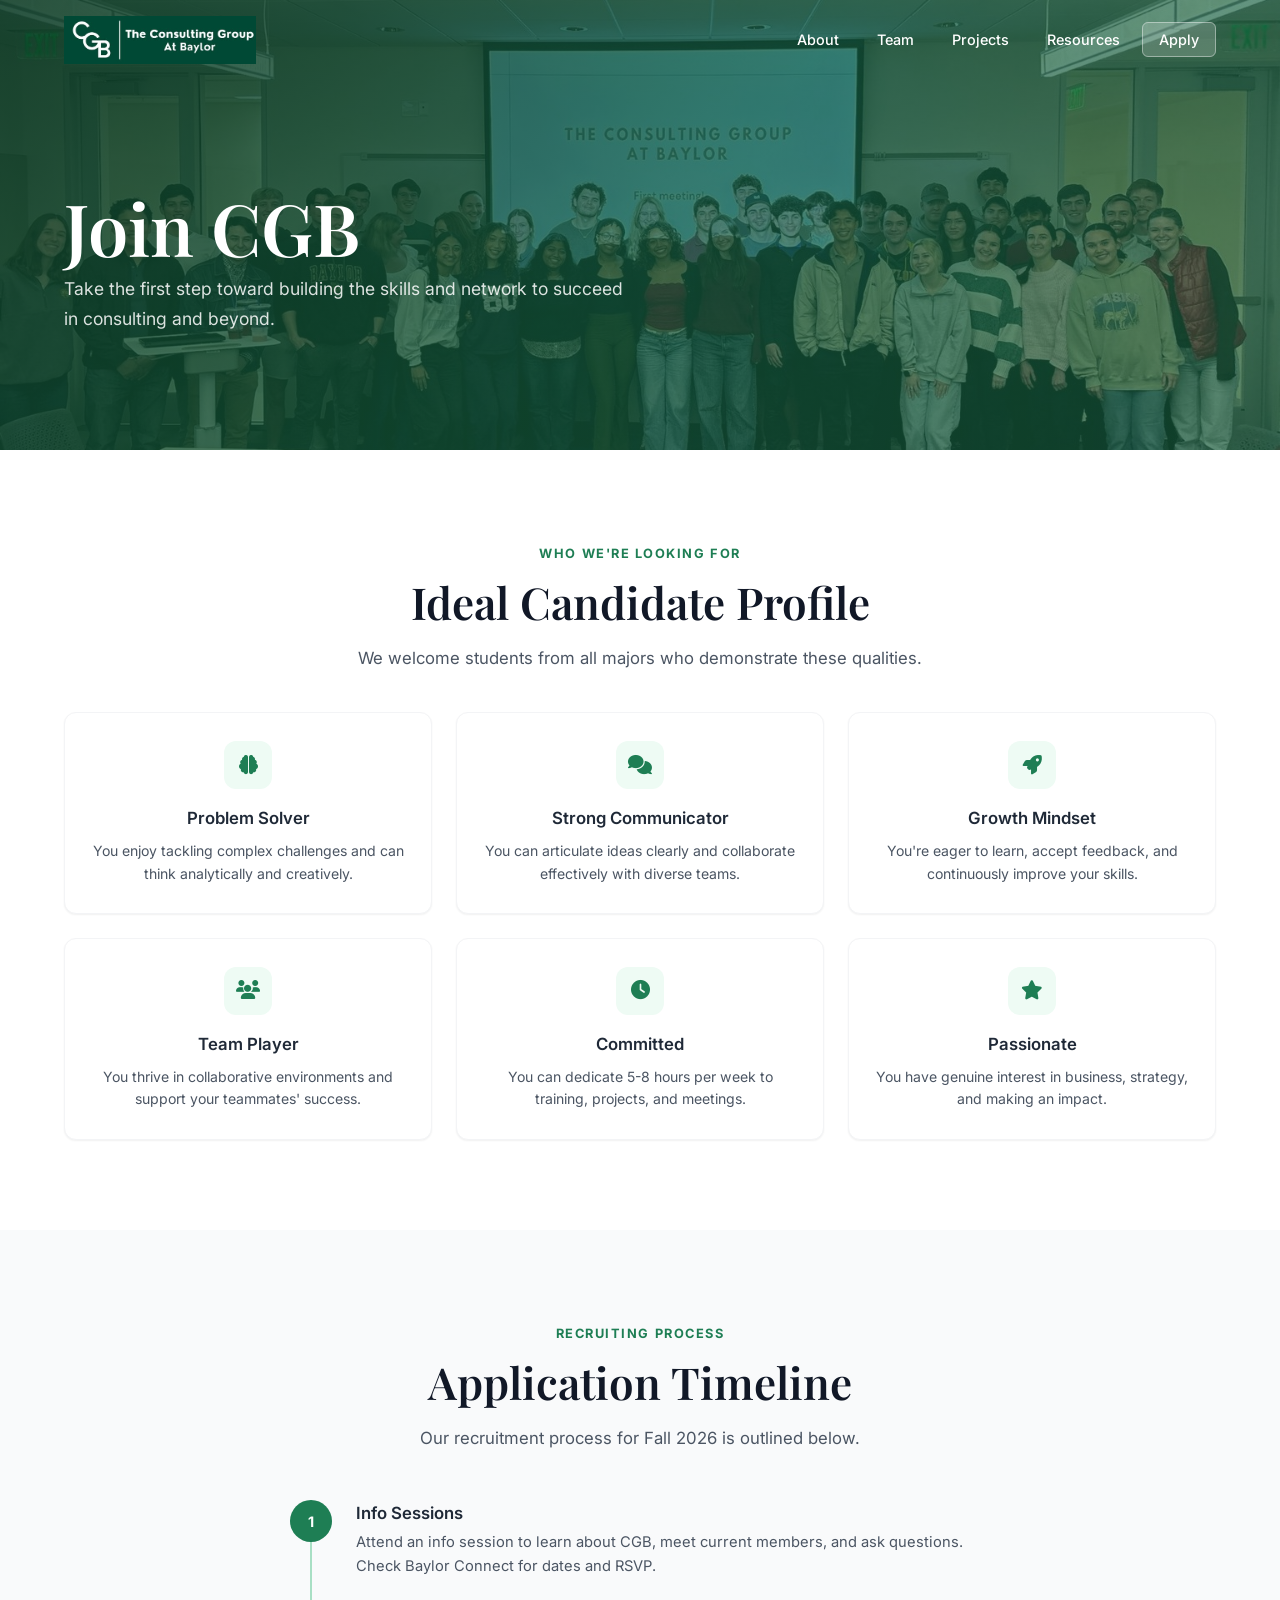
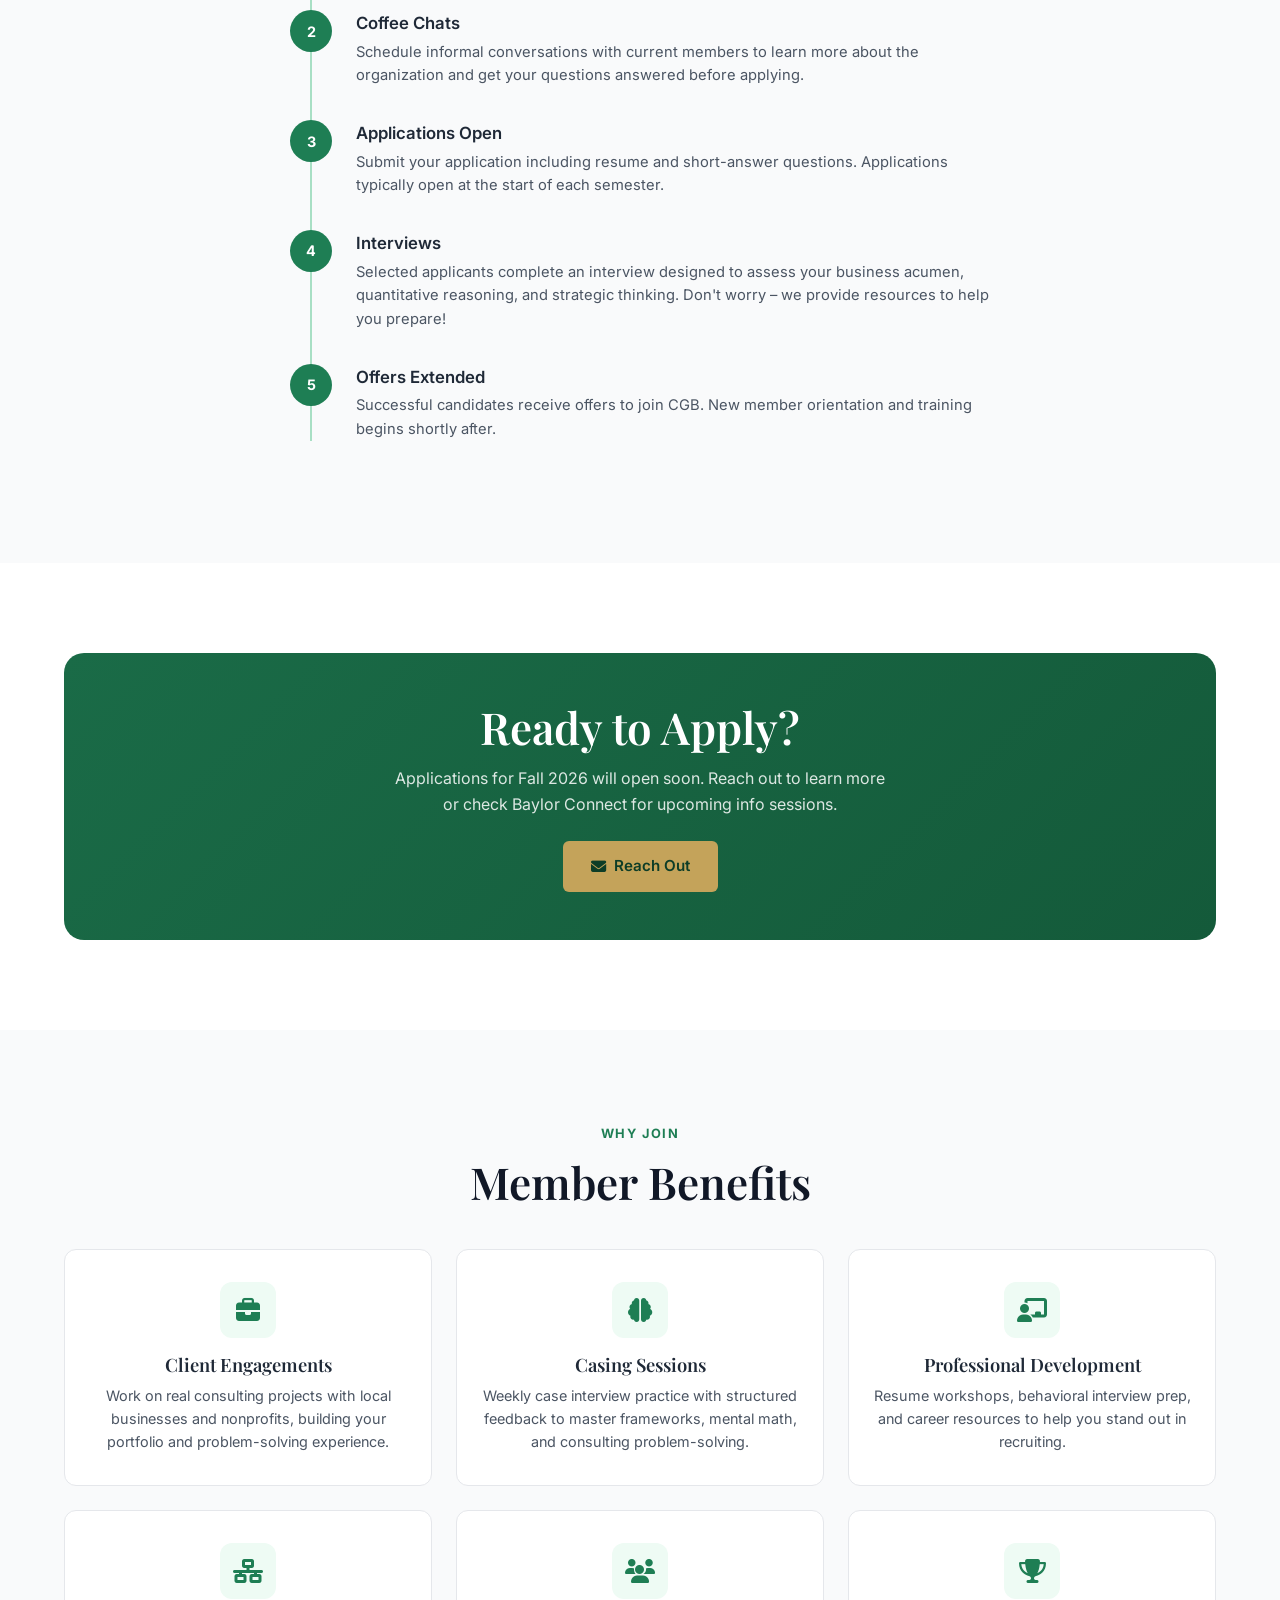
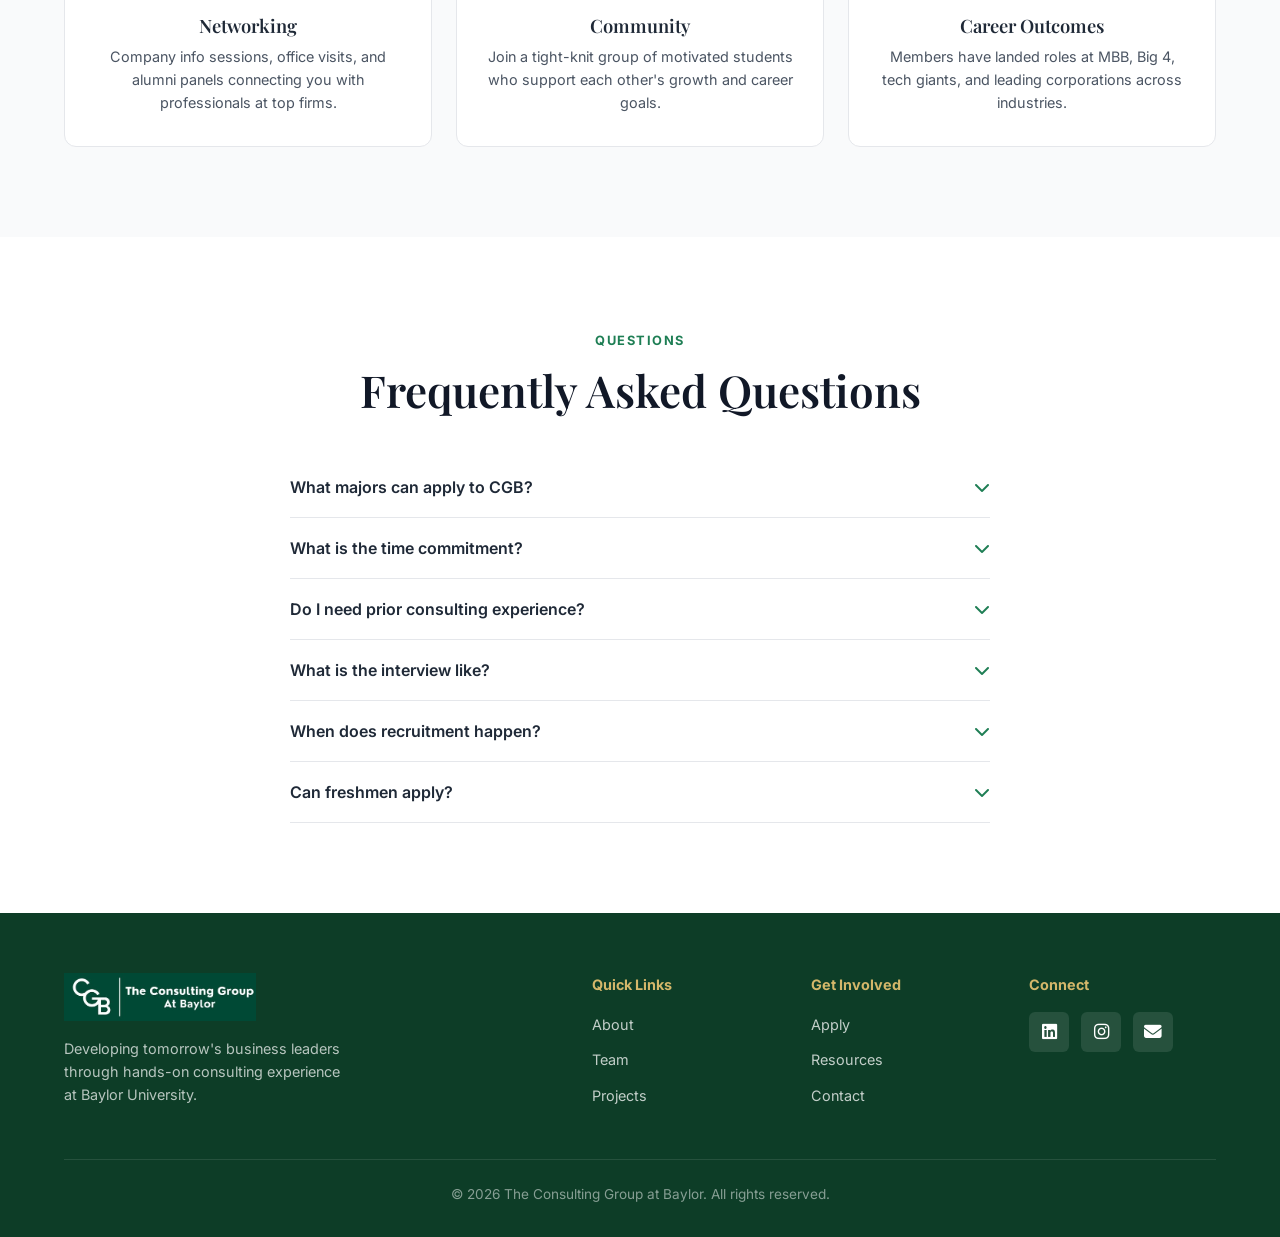
==== applications.html @ c0f6b122 "Add files via upload" ====
<!DOCTYPE html>
<html lang="en">
<head>
  <meta charset="UTF-8">
  <meta name="viewport" content="width=device-width, initial-scale=1.0">
  <title>Apply | The Consulting Group at Baylor</title>
  <meta name="description" content="Join The Consulting Group at Baylor – Apply to become a member and launch your consulting career.">
  <link rel="preconnect" href="https://fonts.googleapis.com">
  <link rel="preconnect" href="https://fonts.gstatic.com" crossorigin>
  <link href="https://fonts.googleapis.com/css2?family=Inter:wght@300;400;500;600;700&family=Playfair+Display:wght@400;500;600;700&display=swap" rel="stylesheet">
  <link rel="stylesheet" href="https://cdnjs.cloudflare.com/ajax/libs/font-awesome/6.5.0/css/all.min.css">
  <link rel="stylesheet" href="css/style.css">
  <link rel="icon" type="image/png" href="assets/images/cgb-logo.png">
</head>
<body>

<!-- Navigation -->
<nav class="navbar" id="navbar">
  <div class="container">
    <div class="nav-wrapper">
      <a href="index.html" class="logo"><img src="assets/images/cgb-logo.png" alt="The Consulting Group at Baylor"></a>
      <button class="mobile-toggle" id="mobileToggle" aria-label="Toggle menu"><span></span><span></span><span></span></button>
      <ul class="nav-menu" id="navMenu">
        <li><a href="index.html#about">About</a></li>
        <li><a href="team.html">Team</a></li>
        <li><a href="projects.html">Projects</a></li>
        <li><a href="resources.html">Resources</a></li>
        <li><a href="applications.html" class="nav-cta">Apply</a></li>
      </ul>
    </div>
  </div>
</nav>

<!-- Hero -->
<section class="hero applications-hero">
  <div class="hero-background" style="background-image:url('assets/images/group-meeting.png');"></div>
  <div class="hero-overlay"></div>
  <div class="hero-content">
    <div class="container">
      <h1 class="hero-title">Join CGB</h1>
      <p class="hero-description">Take the first step toward building the skills and network to succeed in consulting and beyond.</p>
    </div>
  </div>
</section>

<!-- What We Look For -->
<section class="section">
  <div class="container">
    <div class="section-header centered fade-up">
      <span class="section-label">Who We're Looking For</span>
      <h2 class="section-title">Ideal Candidate Profile</h2>
      <p class="section-description">We welcome students from all majors who demonstrate these qualities.</p>
    </div>
    <div class="qualities-grid">
      <div class="quality-card fade-up stagger-1">
        <i class="fas fa-brain"></i>
        <h4>Problem Solver</h4>
        <p>You enjoy tackling complex challenges and can think analytically and creatively.</p>
      </div>
      <div class="quality-card fade-up stagger-2">
        <i class="fas fa-comments"></i>
        <h4>Strong Communicator</h4>
        <p>You can articulate ideas clearly and collaborate effectively with diverse teams.</p>
      </div>
      <div class="quality-card fade-up stagger-3">
        <i class="fas fa-rocket"></i>
        <h4>Growth Mindset</h4>
        <p>You're eager to learn, accept feedback, and continuously improve your skills.</p>
      </div>
      <div class="quality-card fade-up stagger-4">
        <i class="fas fa-users"></i>
        <h4>Team Player</h4>
        <p>You thrive in collaborative environments and support your teammates' success.</p>
      </div>
      <div class="quality-card fade-up stagger-5">
        <i class="fas fa-clock"></i>
        <h4>Committed</h4>
        <p>You can dedicate 5-8 hours per week to training, projects, and meetings.</p>
      </div>
      <div class="quality-card fade-up stagger-6">
        <i class="fas fa-star"></i>
        <h4>Passionate</h4>
        <p>You have genuine interest in business, strategy, and making an impact.</p>
      </div>
    </div>
  </div>
</section>

<!-- Recruiting Timeline -->
<section class="section timeline-section">
  <div class="container">
    <div class="section-header centered fade-up">
      <span class="section-label">Recruiting Process</span>
      <h2 class="section-title">Application Timeline</h2>
      <p class="section-description">Our recruitment process for Fall 2026 is outlined below.</p>
    </div>
    <div class="timeline">
      <div class="timeline-item fade-up stagger-1">
        <div class="timeline-marker">1</div>
        <div class="timeline-content">
          <h4>Info Sessions</h4>
          <p>Attend an info session to learn about CGB, meet current members, and ask questions. Check Baylor Connect for dates and RSVP.</p>
        </div>
      </div>
      <div class="timeline-item fade-up stagger-2">
        <div class="timeline-marker">2</div>
        <div class="timeline-content">
          <h4>Coffee Chats</h4>
          <p>Schedule informal conversations with current members to learn more about the organization and get your questions answered before applying.</p>
        </div>
      </div>
      <div class="timeline-item fade-up stagger-3">
        <div class="timeline-marker">3</div>
        <div class="timeline-content">
          <h4>Applications Open</h4>
          <p>Submit your application including resume and short-answer questions. Applications typically open at the start of each semester.</p>
        </div>
      </div>
      <div class="timeline-item fade-up stagger-4">
        <div class="timeline-marker">4</div>
        <div class="timeline-content">
          <h4>Interviews</h4>
          <p>Selected applicants complete an interview designed to assess your business acumen, quantitative reasoning, and strategic thinking. Don't worry – we provide resources to help you prepare!</p>
        </div>
      </div>
      <div class="timeline-item fade-up stagger-5">
        <div class="timeline-marker">5</div>
        <div class="timeline-content">
          <h4>Offers Extended</h4>
          <p>Successful candidates receive offers to join CGB. New member orientation and training begins shortly after.</p>
        </div>
      </div>
    </div>
  </div>
</section>

<!-- Application CTA -->
<section class="section">
  <div class="container">
    <div class="cta-box fade-up">
      <h2>Ready to Apply?</h2>
      <p>Applications for Fall 2026 will open soon. Reach out to learn more or check Baylor Connect for upcoming info sessions.</p>
      <div style="display:flex;gap:16px;justify-content:center;flex-wrap:wrap;">
        <a href="mailto:cgb@baylor.edu?subject=Application%20Interest" class="btn btn-gold">
          <i class="fas fa-envelope"></i> Reach Out
        </a>
      </div>
    </div>
  </div>
</section>

<!-- Member Benefits -->
<section class="section section-alt">
  <div class="container">
    <div class="section-header centered fade-up">
      <span class="section-label">Why Join</span>
      <h2 class="section-title">Member Benefits</h2>
    </div>
    <div class="practice-areas-grid">
      <div class="practice-card fade-up stagger-1">
        <i class="fas fa-briefcase"></i>
        <h3>Client Engagements</h3>
        <p>Work on real consulting projects with local businesses and nonprofits, building your portfolio and problem-solving experience.</p>
      </div>
      <div class="practice-card fade-up stagger-2">
        <i class="fas fa-brain"></i>
        <h3>Casing Sessions</h3>
        <p>Weekly case interview practice with structured feedback to master frameworks, mental math, and consulting problem-solving.</p>
      </div>
      <div class="practice-card fade-up stagger-3">
        <i class="fas fa-chalkboard-teacher"></i>
        <h3>Professional Development</h3>
        <p>Resume workshops, behavioral interview prep, and career resources to help you stand out in recruiting.</p>
      </div>
      <div class="practice-card fade-up stagger-4">
        <i class="fas fa-network-wired"></i>
        <h3>Networking</h3>
        <p>Company info sessions, office visits, and alumni panels connecting you with professionals at top firms.</p>
      </div>
      <div class="practice-card fade-up stagger-5">
        <i class="fas fa-users"></i>
        <h3>Community</h3>
        <p>Join a tight-knit group of motivated students who support each other's growth and career goals.</p>
      </div>
      <div class="practice-card fade-up stagger-6">
        <i class="fas fa-trophy"></i>
        <h3>Career Outcomes</h3>
        <p>Members have landed roles at MBB, Big 4, tech giants, and leading corporations across industries.</p>
      </div>
    </div>
  </div>
</section>

<!-- FAQ Section -->
<section id="faq" class="section">
  <div class="container">
    <div class="section-header centered fade-up">
      <span class="section-label">Questions</span>
      <h2 class="section-title">Frequently Asked Questions</h2>
    </div>
    <div class="faq-list">
      <div class="faq-item fade-up">
        <button class="faq-question">
          What majors can apply to CGB?
          <i class="fas fa-chevron-down"></i>
        </button>
        <div class="faq-answer">
          <p>We welcome students from all majors! While many members study business-related fields, we value diverse perspectives and have had successful members from engineering, sciences, humanities, and more.</p>
        </div>
      </div>
      <div class="faq-item fade-up">
        <button class="faq-question">
          What is the time commitment?
          <i class="fas fa-chevron-down"></i>
        </button>
        <div class="faq-answer">
          <p>Members typically spend 5-8 hours per week on CGB activities, including weekly meetings, project work, and training sessions. Time commitment may vary during peak project periods.</p>
        </div>
      </div>
      <div class="faq-item fade-up">
        <button class="faq-question">
          Do I need prior consulting experience?
          <i class="fas fa-chevron-down"></i>
        </button>
        <div class="faq-answer">
          <p>No prior consulting experience is required! We provide comprehensive training to help you develop the skills needed. We're looking for potential and eagerness to learn.</p>
        </div>
      </div>
      <div class="faq-item fade-up">
        <button class="faq-question">
          What is the interview like?
          <i class="fas fa-chevron-down"></i>
        </button>
        <div class="faq-answer">
          <p>The interview is designed to assess your business acumen, math skills, and strategic thinking – not prior consulting knowledge. We evaluate how you approach problems, analyze information, and communicate your thought process. We provide prep resources to all candidates who advance to this stage.</p>
        </div>
      </div>
      <div class="faq-item fade-up">
        <button class="faq-question">
          When does recruitment happen?
          <i class="fas fa-chevron-down"></i>
        </button>
        <div class="faq-answer">
          <p>We typically recruit at the beginning of each semester (late August/early September for Fall, and late January for Spring). Follow us on Baylor Connect and social media for announcements.</p>
        </div>
      </div>
      <div class="faq-item fade-up">
        <button class="faq-question">
          Can freshmen apply?
          <i class="fas fa-chevron-down"></i>
        </button>
        <div class="faq-answer">
          <p>Yes! We accept students from all class years. Freshmen bring fresh perspectives and have more time to develop within the organization.</p>
        </div>
      </div>
    </div>
  </div>
</section>

<!-- Footer -->
<footer class="footer">
  <div class="container">
    <div class="footer-content">
      <div class="footer-brand">
        <img src="assets/images/cgb-logo.png" alt="The Consulting Group at Baylor" class="footer-logo">
        <p>Developing tomorrow's business leaders through hands-on consulting experience at Baylor University.</p>
      </div>
      <div class="footer-links">
        <div class="footer-column">
          <h4>Quick Links</h4>
          <ul>
            <li><a href="index.html#about">About</a></li>
            <li><a href="team.html">Team</a></li>
            <li><a href="projects.html">Projects</a></li>
          </ul>
        </div>
        <div class="footer-column">
          <h4>Get Involved</h4>
          <ul>
            <li><a href="applications.html">Apply</a></li>
            <li><a href="resources.html">Resources</a></li>
            <li><a href="index.html#contact">Contact</a></li>
          </ul>
        </div>
        <div class="footer-column">
          <h4>Connect</h4>
          <div class="social-links">
            <a href="https://www.linkedin.com/company/the-consulting-group-at-baylor" target="_blank" aria-label="LinkedIn"><i class="fab fa-linkedin"></i></a>
            <a href="https://www.instagram.com/consultinggroupatbaylor" target="_blank" aria-label="Instagram"><i class="fab fa-instagram"></i></a>
            <a href="mailto:cgb@baylor.edu" aria-label="Email"><i class="fas fa-envelope"></i></a>
          </div>
        </div>
      </div>
    </div>
    <div class="footer-bottom">
      <p>&copy; 2026 The Consulting Group at Baylor. All rights reserved.</p>
    </div>
  </div>
</footer>

<script src="js/main.js"></script>
</body>
</html>
---- css/style.css ----
/* =========================================
   The Consulting Group at Baylor - Stylesheet
   ========================================= */

/* --- CSS Variables --- */
:root {
  --green-900: #0d3d27;
  --green-800: #145a3a;
  --green-700: #1a6b47;
  --green-600: #1e7e54;
  --green-500: #22915f;
  --green-400: #3da87a;
  --green-300: #6dc49e;
  --green-200: #a8dfc4;
  --green-100: #d4f0e2;
  --green-50: #eefbf4;
  
  --gold-500: #c4a35a;
  --gold-400: #d4b76a;
  --gold-300: #e5cb8a;
  
  --gray-900: #111827;
  --gray-800: #1f2937;
  --gray-700: #374151;
  --gray-600: #4b5563;
  --gray-500: #6b7280;
  --gray-400: #9ca3af;
  --gray-300: #d1d5db;
  --gray-200: #e5e7eb;
  --gray-100: #f3f4f6;
  --gray-50: #f9fafb;
  
  --white: #ffffff;
  --cream: #fdfcf8;
  
  --font-display: 'Playfair Display', Georgia, serif;
  --font-body: 'Inter', system-ui, sans-serif;
  
  --shadow-sm: 0 1px 2px rgba(0,0,0,0.06);
  --shadow-md: 0 4px 12px rgba(0,0,0,0.08);
  --shadow-lg: 0 12px 32px rgba(0,0,0,0.1);
  --shadow-xl: 0 20px 48px rgba(0,0,0,0.12);
  
  --radius-sm: 6px;
  --radius-md: 12px;
  --radius-lg: 20px;
  --radius-xl: 28px;
  
  --transition: 0.3s cubic-bezier(0.4, 0, 0.2, 1);
}

/* --- Reset & Base --- */
*, *::before, *::after { box-sizing: border-box; margin: 0; padding: 0; }

html { 
  scroll-behavior: smooth; 
  -webkit-font-smoothing: antialiased;
}

@media (prefers-reduced-motion: reduce) {
  html { scroll-behavior: auto; }
  *, *::before, *::after { 
    animation-duration: 0.01ms !important;
    animation-iteration-count: 1 !important;
    transition-duration: 0.01ms !important;
  }
}

body {
  font-family: var(--font-body);
  color: var(--gray-800);
  line-height: 1.6;
  background: var(--white);
  overflow-x: hidden;
}

img { max-width: 100%; height: auto; display: block; }

a { color: inherit; text-decoration: none; }

.container {
  max-width: 1200px;
  margin: 0 auto;
  padding: 0 24px;
}

/* --- Typography --- */
h1, h2, h3 { 
  font-family: var(--font-display); 
  font-weight: 600; 
  line-height: 1.2; 
}
h1 { font-size: clamp(2.5rem, 5vw, 4rem); }
h2 { font-size: clamp(1.75rem, 3.5vw, 2.75rem); }
h3 { font-size: clamp(1.25rem, 2vw, 1.5rem); }
h4 { font-family: var(--font-body); font-weight: 600; font-size: 1.05rem; }

.section-label {
  display: inline-block;
  font-family: var(--font-body);
  font-size: 0.8rem;
  font-weight: 700;
  letter-spacing: 0.12em;
  text-transform: uppercase;
  color: var(--green-600);
  margin-bottom: 12px;
}

.section-title { color: var(--gray-900); margin-bottom: 16px; }
.section-description { color: var(--gray-600); max-width: 600px; font-size: 1.05rem; }
.section-header.centered { text-align: center; }
.section-header.centered .section-description { margin: 0 auto; }

/* --- Buttons --- */
.btn {
  display: inline-flex;
  align-items: center;
  gap: 8px;
  padding: 13px 28px;
  font-family: var(--font-body);
  font-size: 0.95rem;
  font-weight: 600;
  border-radius: var(--radius-sm);
  border: none;
  cursor: pointer;
  transition: var(--transition);
  white-space: nowrap;
}

.btn-primary {
  background: var(--green-700);
  color: var(--white);
}
.btn-primary:hover { 
  background: var(--green-800); 
  transform: translateY(-1px); 
  box-shadow: var(--shadow-md); 
}

.btn-outline {
  background: transparent;
  color: var(--white);
  border: 2px solid rgba(255,255,255,0.6);
}
.btn-outline:hover { 
  background: rgba(255,255,255,0.12); 
  border-color: var(--white); 
}

.btn-outline-dark {
  background: transparent;
  color: var(--green-700);
  border: 2px solid var(--green-300);
}
.btn-outline-dark:hover { 
  background: var(--green-50); 
  border-color: var(--green-500); 
}

.btn-gold {
  background: var(--gold-500);
  color: var(--green-900);
}
.btn-gold:hover { 
  background: var(--gold-400); 
  transform: translateY(-1px); 
}

.btn-full { width: 100%; justify-content: center; }
.btn-text { background: none; padding: 8px 0; color: var(--green-700); font-weight: 600; }
.btn-text:hover { color: var(--green-900); }

/* --- Navigation --- */
.navbar {
  position: fixed;
  top: 0;
  left: 0;
  width: 100%;
  z-index: 1000;
  padding: 16px 0;
  transition: var(--transition);
}

.navbar.scrolled {
  background: rgba(255,255,255,0.97);
  backdrop-filter: blur(12px);
  box-shadow: var(--shadow-sm);
  padding: 10px 0;
}

.nav-wrapper {
  display: flex;
  align-items: center;
  justify-content: space-between;
}

.logo img { height: 48px; }
.navbar.scrolled .logo img { height: 42px; }

.nav-menu {
  display: flex;
  align-items: center;
  gap: 6px;
  list-style: none;
}

.nav-menu a {
  padding: 8px 16px;
  font-size: 0.9rem;
  font-weight: 500;
  color: var(--white);
  border-radius: var(--radius-sm);
  transition: var(--transition);
}

.navbar.scrolled .nav-menu a { color: var(--gray-700); }
.nav-menu a:hover { background: rgba(255,255,255,0.15); }
.navbar.scrolled .nav-menu a:hover { background: var(--gray-100); color: var(--gray-900); }

.nav-cta {
  background: rgba(255,255,255,0.18) !important;
  border: 1.5px solid rgba(255,255,255,0.4) !important;
}
.navbar.scrolled .nav-cta {
  background: var(--green-50) !important;
  color: var(--green-700) !important;
  border-color: var(--green-200) !important;
}

.btn-resources {
  background: var(--gold-500) !important;
  color: var(--green-900) !important;
  border-radius: var(--radius-sm) !important;
}
.btn-resources:hover { background: var(--gold-400) !important; }

.mobile-toggle {
  display: none;
  flex-direction: column;
  gap: 5px;
  background: none;
  border: none;
  cursor: pointer;
  padding: 4px;
}
.mobile-toggle span {
  width: 24px;
  height: 2px;
  background: var(--white);
  border-radius: 2px;
  transition: var(--transition);
}
.navbar.scrolled .mobile-toggle span { background: var(--gray-800); }

/* --- Hero --- */
.hero {
  position: relative;
  min-height: 100vh;
  display: flex;
  align-items: center;
  overflow: hidden;
}

.hero-background {
  position: absolute;
  inset: 0;
  background-size: cover;
  background-position: center;
  transition: opacity 1.2s ease;
}

.hero-overlay {
  position: absolute;
  inset: 0;
  background: linear-gradient(135deg, rgba(13,61,39,0.88) 0%, rgba(20,90,58,0.72) 50%, rgba(26,107,71,0.58) 100%);
}

.hero-content {
  position: relative;
  z-index: 2;
  width: 100%;
  padding: 140px 0 80px;
}

.hero-title {
  color: var(--white);
  font-size: clamp(2.8rem, 6vw, 4.5rem);
  margin-bottom: 4px;
}

.hero-subtitle {
  font-family: var(--font-display);
  font-size: clamp(1.3rem, 2.5vw, 2rem);
  color: var(--green-200);
  font-weight: 400;
  margin-bottom: 16px;
}

.hero-tagline {
  font-size: 1.15rem;
  font-weight: 600;
  letter-spacing: 0.06em;
  text-transform: uppercase;
  color: var(--gold-400);
  margin-bottom: 12px;
}

.hero-description {
  font-size: 1.1rem;
  color: rgba(255,255,255,0.85);
  max-width: 560px;
  margin-bottom: 32px;
  line-height: 1.7;
}

.hero-actions { display: flex; gap: 14px; flex-wrap: wrap; }

/* Hero slide indicators */
.hero-indicators {
  position: absolute;
  bottom: 32px;
  left: 50%;
  transform: translateX(-50%);
  display: flex;
  gap: 10px;
  z-index: 5;
}
.hero-indicators span {
  width: 10px;
  height: 10px;
  border-radius: 50%;
  background: rgba(255,255,255,0.35);
  cursor: pointer;
  transition: var(--transition);
}
.hero-indicators span.active { background: var(--white); transform: scale(1.2); }

/* Subpage heroes */
.applications-hero, .resources-hero, .team-hero, .projects-hero {
  min-height: 50vh;
}

.applications-hero .hero-content,
.resources-hero .hero-content,
.team-hero .hero-content,
.projects-hero .hero-content {
  padding: 160px 0 60px;
}

/* --- Sections --- */
.section { padding: 90px 0; }
.section-alt { background: var(--gray-50); }

/* --- Mission Section --- */
.mission-grid {
  display: grid;
  grid-template-columns: 1fr 1fr;
  gap: 60px;
  align-items: center;
}

.mission-content .lead {
  font-size: 1.1rem;
  color: var(--gray-700);
  margin-bottom: 16px;
  line-height: 1.7;
}

.mission-content p { color: var(--gray-600); margin-bottom: 28px; }

.mission-features { display: flex; flex-direction: column; gap: 18px; }

.feature-item {
  display: flex;
  gap: 16px;
  align-items: flex-start;
}

.feature-item i {
  width: 44px;
  height: 44px;
  background: var(--green-50);
  border-radius: var(--radius-md);
  display: flex;
  align-items: center;
  justify-content: center;
  color: var(--green-600);
  font-size: 1.1rem;
  flex-shrink: 0;
}

.feature-item h4 { margin-bottom: 4px; }
.feature-item p { font-size: 0.9rem; color: var(--gray-500); }

.mission-media {
  position: relative;
}

.video-card {
  position: relative;
  border-radius: var(--radius-lg);
  overflow: hidden;
  cursor: pointer;
  box-shadow: var(--shadow-lg);
}

.video-card img {
  width: 100%;
  height: 100%;
  object-fit: cover;
  transition: transform 0.5s ease;
}

.video-card:hover img { transform: scale(1.03); }

.video-overlay {
  position: absolute;
  inset: 0;
  background: rgba(13,61,39,0.5);
  display: flex;
  flex-direction: column;
  align-items: center;
  justify-content: center;
  transition: var(--transition);
}

.video-card:hover .video-overlay { background: rgba(13,61,39,0.65); }

.play-button {
  width: 72px;
  height: 72px;
  background: var(--white);
  border-radius: 50%;
  display: flex;
  align-items: center;
  justify-content: center;
  color: var(--green-700);
  font-size: 1.4rem;
  box-shadow: var(--shadow-lg);
  transition: var(--transition);
}

.video-card:hover .play-button { transform: scale(1.08); }

.video-label {
  margin-top: 14px;
  color: var(--white);
  font-weight: 600;
  font-size: 0.9rem;
}

/* Image card (for when there's no video) */
.image-card {
  position: relative;
  border-radius: var(--radius-lg);
  overflow: hidden;
  box-shadow: var(--shadow-lg);
}

.image-card img {
  width: 100%;
  height: 100%;
  object-fit: cover;
}

/* --- Stats Section --- */
.stats-section {
  background: var(--green-900);
  padding: 60px 0;
}

.stats-grid {
  display: grid;
  grid-template-columns: repeat(4, 1fr);
  gap: 32px;
  text-align: center;
}

.stat-item { color: var(--white); }

.stat-number {
  font-family: var(--font-display);
  font-size: 3rem;
  font-weight: 700;
  color: var(--gold-400);
  line-height: 1;
  margin-bottom: 8px;
}

.stat-label {
  font-size: 0.95rem;
  color: rgba(255,255,255,0.8);
  font-weight: 500;
}

/* --- Practice Areas --- */
.practice-areas-grid {
  display: grid;
  grid-template-columns: repeat(3, 1fr);
  gap: 24px;
  margin-top: 40px;
}

.practice-card {
  background: var(--white);
  border: 1px solid var(--gray-200);
  border-radius: var(--radius-md);
  padding: 32px 24px;
  text-align: center;
  transition: var(--transition);
}

.practice-card:hover {
  border-color: var(--green-300);
  box-shadow: var(--shadow-md);
  transform: translateY(-3px);
}

.practice-card i {
  width: 56px;
  height: 56px;
  background: var(--green-50);
  border-radius: var(--radius-md);
  display: inline-flex;
  align-items: center;
  justify-content: center;
  color: var(--green-600);
  font-size: 1.5rem;
  margin-bottom: 16px;
}

.practice-card h3 { margin-bottom: 8px; font-size: 1.15rem; }
.practice-card p { font-size: 0.9rem; color: var(--gray-600); }

/* --- Team Section --- */
.team-grid {
  display: grid;
  grid-template-columns: repeat(4, 1fr);
  gap: 24px;
  margin-top: 48px;
}

.team-card {
  background: var(--white);
  border-radius: var(--radius-md);
  overflow: hidden;
  box-shadow: var(--shadow-sm);
  border: 1px solid var(--gray-100);
  transition: var(--transition);
}

.team-card:hover { 
  box-shadow: var(--shadow-lg); 
  transform: translateY(-4px); 
}

.team-image {
  width: 100%;
  height: 240px;
  overflow: hidden;
}

.team-image img {
  width: 100%;
  height: 100%;
  object-fit: cover;
  object-position: top;
  transition: transform 0.5s ease;
}

.team-card:hover .team-image img { transform: scale(1.05); }

.team-info {
  padding: 20px;
}

.team-info h3 { font-size: 1.1rem; margin-bottom: 4px; }
.team-role { font-size: 0.85rem; font-weight: 600; color: var(--green-600); margin-bottom: 4px; }
.team-major { font-size: 0.82rem; color: var(--gray-500); }

/* --- Projects Section --- */
.projects-grid {
  display: grid;
  grid-template-columns: repeat(2, 1fr);
  gap: 28px;
  margin-top: 48px;
}

.project-card {
  background: var(--white);
  border-radius: var(--radius-md);
  overflow: hidden;
  box-shadow: var(--shadow-md);
  border: 1px solid var(--gray-100);
  transition: var(--transition);
  cursor: pointer;
}

.project-card:hover { 
  box-shadow: var(--shadow-lg); 
  transform: translateY(-3px); 
}

.project-image {
  height: 200px;
  overflow: hidden;
}

.project-image img {
  width: 100%;
  height: 100%;
  object-fit: cover;
  transition: transform 0.5s ease;
}

.project-card:hover .project-image img { transform: scale(1.05); }

.project-content {
  padding: 24px;
}

.project-content h3 { margin-bottom: 8px; }
.project-client { font-size: 0.9rem; font-weight: 600; color: var(--green-600); margin-bottom: 12px; }
.project-content p { font-size: 0.92rem; color: var(--gray-600); line-height: 1.6; margin-bottom: 16px; }

.project-tags { display: flex; gap: 8px; flex-wrap: wrap; }
.project-tag {
  padding: 4px 12px;
  font-size: 0.78rem;
  font-weight: 600;
  border-radius: 100px;
  background: var(--green-50);
  color: var(--green-700);
}

/* --- Project Detail Cards (Projects Page) --- */
.project-detail-card {
  background: var(--white);
  border-radius: var(--radius-md);
  box-shadow: var(--shadow-md);
  overflow: hidden;
  margin-bottom: 20px;
  border: 1px solid var(--gray-100);
  transition: var(--transition);
}
.project-detail-card:hover { box-shadow: var(--shadow-lg); }

.project-header {
  display: flex;
  justify-content: space-between;
  align-items: center;
  padding: 24px 28px;
  cursor: pointer;
  gap: 20px;
}

.project-header-left {
  flex: 1;
}

.project-header-left h3 { 
  margin-bottom: 4px; 
  font-size: 1.2rem; 
}

.project-header-left .project-client { 
  font-weight: 600; 
  color: var(--green-700); 
  font-size: 0.88rem; 
  margin-bottom: 8px;
}

.project-header .project-tags {
  display: flex;
  gap: 6px;
  flex-wrap: wrap;
}

.project-toggle {
  width: 36px;
  height: 36px;
  background: var(--green-50);
  border-radius: 50%;
  display: flex;
  align-items: center;
  justify-content: center;
  color: var(--green-600);
  transition: var(--transition);
  flex-shrink: 0;
}

.project-detail-card.expanded .project-toggle {
  transform: rotate(180deg);
}

.project-body {
  max-height: 0;
  overflow: hidden;
  transition: max-height 0.4s ease;
}

.project-detail-card.expanded .project-body {
  max-height: 600px;
}

.project-body-content {
  display: grid;
  grid-template-columns: 1fr 200px;
  gap: 28px;
  padding: 0 28px 28px;
  border-top: 1px solid var(--gray-100);
  padding-top: 24px;
}

.project-body-left p {
  color: var(--gray-600);
  font-size: 0.92rem;
  line-height: 1.7;
  margin-bottom: 16px;
}

.project-body-left h4 {
  font-size: 0.9rem;
  margin-bottom: 10px;
  color: var(--gray-800);
}

.project-outcomes {
  list-style: none;
}

.project-outcomes li {
  padding: 4px 0 4px 22px;
  position: relative;
  color: var(--gray-600);
  font-size: 0.88rem;
}

.project-outcomes li::before {
  content: '✓';
  position: absolute;
  left: 0;
  color: var(--green-500);
  font-weight: 700;
}

.project-body-right {
  display: flex;
  flex-direction: column;
  align-items: center;
  text-align: center;
  padding: 16px;
  background: var(--gray-50);
  border-radius: var(--radius-md);
}

.project-slide-placeholder {
  width: 100%;
  height: 100px;
  background: var(--gray-200);
  border-radius: var(--radius-sm);
  display: flex;
  align-items: center;
  justify-content: center;
  color: var(--gray-400);
  font-size: 0.8rem;
  margin-bottom: 12px;
}

.project-body-right .project-leader-photo {
  width: 70px;
  height: 70px;
  margin-bottom: 10px;
}

.project-body-right .project-leader-name {
  font-size: 0.9rem;
}

.project-body-right .project-leader-role {
  font-size: 0.78rem;
}

.project-body-right .project-leader-major {
  font-size: 0.75rem;
}

.project-page-metrics {
  display: grid;
  grid-template-columns: repeat(4, 1fr);
  gap: 24px;
  margin-top: 40px;
  margin-bottom: 60px;
}

.project-page-metric {
  text-align: center;
  padding: 24px 16px;
  background: var(--white);
  border-radius: var(--radius-md);
  box-shadow: var(--shadow-sm);
  border: 1px solid var(--gray-100);
}

.project-page-metric .metric-num {
  font-family: var(--font-display);
  font-size: 2.2rem;
  color: var(--green-700);
  line-height: 1;
  margin-bottom: 6px;
}

.project-page-metric p { font-size: 0.88rem; color: var(--gray-600); }

/* --- Resources Section --- */
.resources-grid {
  display: grid;
  grid-template-columns: repeat(2, 1fr);
  gap: 32px;
  margin-top: 40px;
}

.resource-card {
  background: var(--white);
  border: 1px solid var(--gray-200);
  border-radius: var(--radius-md);
  padding: 32px;
  transition: var(--transition);
}

.resource-card:hover {
  border-color: var(--green-300);
  box-shadow: var(--shadow-md);
}

.resource-card i {
  width: 56px;
  height: 56px;
  background: var(--green-50);
  border-radius: var(--radius-md);
  display: flex;
  align-items: center;
  justify-content: center;
  color: var(--green-600);
  font-size: 1.5rem;
  margin-bottom: 20px;
}

.resource-card h3 { margin-bottom: 10px; }
.resource-card p { font-size: 0.95rem; color: var(--gray-600); margin-bottom: 20px; line-height: 1.6; }

.connect-callout {
  background: linear-gradient(135deg, var(--green-700) 0%, var(--green-800) 100%);
  border-radius: var(--radius-lg);
  padding: 48px;
  color: var(--white);
  text-align: center;
  margin-top: 60px;
}

.connect-callout h3 {
  color: var(--white);
  margin-bottom: 12px;
}

.connect-callout p {
  color: rgba(255,255,255,0.85);
  margin-bottom: 24px;
  max-width: 500px;
  margin-left: auto;
  margin-right: auto;
}

/* --- Testimonials --- */
.testimonials-section {
  background: var(--green-900);
  color: var(--white);
}

.testimonials-section .section-title {
  color: var(--white);
}

/* --- Testimonials Slider --- */
.testimonials-slider {
  margin-top: 48px;
  position: relative;
}

.testimonial-slides {
  position: relative;
  overflow: hidden;
}

.testimonial-slide {
  display: none;
  animation: fadeIn 0.5s ease;
}

.testimonial-slide.active {
  display: block;
}

@keyframes fadeIn {
  from { opacity: 0; }
  to { opacity: 1; }
}

.testimonial-slide-content {
  display: grid;
  grid-template-columns: 1fr 1fr;
  gap: 60px;
  align-items: center;
  background: var(--white);
  border-radius: var(--radius-lg);
  overflow: hidden;
  max-width: 1000px;
  margin: 0 auto;
}

.testimonial-quote {
  padding: 48px;
  position: relative;
}

.quote-mark {
  font-family: var(--font-display);
  font-size: 6rem;
  color: var(--gray-200);
  line-height: 1;
  position: absolute;
  top: 24px;
  left: 32px;
}

.testimonial-quote p {
  font-size: 1.05rem;
  line-height: 1.8;
  color: var(--gray-700);
  margin-bottom: 24px;
  padding-left: 16px;
}

.testimonial-author-info {
  padding-left: 16px;
}

.testimonial-author-info h4 {
  font-size: 1rem;
  font-weight: 700;
  color: var(--gray-900);
  margin-bottom: 4px;
}

.testimonial-author-info p {
  font-size: 0.9rem;
  color: var(--gray-500);
  margin-bottom: 0;
  line-height: 1.4;
}

.testimonial-photo {
  height: 100%;
  min-height: 400px;
}

.testimonial-photo img {
  width: 100%;
  height: 100%;
  object-fit: cover;
  object-position: center top;
}

.testimonial-dots {
  display: flex;
  justify-content: center;
  gap: 12px;
  margin-top: 32px;
}

.testimonial-dots .dot {
  width: 12px;
  height: 12px;
  border-radius: 50%;
  background: rgba(255,255,255,0.3);
  cursor: pointer;
  transition: var(--transition);
}

.testimonial-dots .dot:hover {
  background: rgba(255,255,255,0.5);
}

.testimonial-dots .dot.active {
  background: var(--white);
}

/* Legacy grid styles for backwards compatibility */
.testimonials-grid {
  display: grid;
  grid-template-columns: repeat(3, 1fr);
  gap: 28px;
  margin-top: 48px;
}

.testimonial-card {
  background: var(--white);
  border-radius: var(--radius-md);
  padding: 32px;
  box-shadow: var(--shadow-sm);
  border: 1px solid var(--gray-100);
  transition: var(--transition);
}

.testimonial-card:hover { box-shadow: var(--shadow-md); }

.testimonial-content {
  position: relative;
  margin-bottom: 24px;
}

.testimonial-content::before {
  content: '"';
  font-family: var(--font-display);
  font-size: 4rem;
  color: var(--green-200);
  position: absolute;
  top: -20px;
  left: -8px;
  line-height: 1;
}

.testimonial-content p {
  font-size: 0.95rem;
  line-height: 1.7;
  color: var(--gray-700);
  padding-left: 24px;
  font-style: italic;
}

.testimonial-author h4 { font-size: 0.95rem; margin-bottom: 2px; }
.testimonial-author p { font-size: 0.82rem; color: var(--gray-500); }
.testimonial-author {
  display: flex;
  align-items: center;
  gap: 14px;
}

.testimonial-headshot {
  width: 56px;
  height: 56px;
  border-radius: 50%;
  overflow: hidden;
  flex-shrink: 0;
}

.testimonial-headshot img {
  width: 100%;
  height: 100%;
  object-fit: cover;
  object-position: top;
}

.testimonials-note {
  text-align: center;
  margin-top: 24px;
  font-size: 0.8rem;
  color: var(--gray-400);
}

@media (max-width: 768px) {
  .testimonial-slide-content {
    grid-template-columns: 1fr;
    gap: 0;
  }
  
  .testimonial-quote {
    padding: 32px;
    order: 2;
  }
  
  .testimonial-photo {
    min-height: 300px;
    order: 1;
  }
  
  .quote-mark {
    font-size: 4rem;
    top: 16px;
    left: 20px;
  }
}

/* --- Applications Section --- */
.qualities-grid {
  display: grid;
  grid-template-columns: repeat(3, 1fr);
  gap: 24px;
  margin-top: 40px;
}

.quality-card {
  background: var(--white);
  border-radius: var(--radius-md);
  padding: 28px 24px;
  text-align: center;
  box-shadow: var(--shadow-sm);
  border: 1px solid var(--gray-100);
}

.quality-card i {
  width: 48px;
  height: 48px;
  background: var(--green-50);
  border-radius: var(--radius-md);
  display: inline-flex;
  align-items: center;
  justify-content: center;
  color: var(--green-600);
  font-size: 1.2rem;
  margin-bottom: 16px;
}

.quality-card h4 { margin-bottom: 8px; }
.quality-card p { font-size: 0.88rem; color: var(--gray-600); }

.timeline-section {
  background: var(--gray-50);
}

.timeline {
  max-width: 700px;
  margin: 48px auto 0;
  position: relative;
}

.timeline::before {
  content: '';
  position: absolute;
  left: 20px;
  top: 0;
  bottom: 0;
  width: 2px;
  background: var(--green-200);
}

.timeline-item {
  display: flex;
  gap: 24px;
  margin-bottom: 32px;
  position: relative;
}

.timeline-marker {
  width: 42px;
  height: 42px;
  background: var(--green-600);
  border-radius: 50%;
  display: flex;
  align-items: center;
  justify-content: center;
  color: var(--white);
  font-weight: 700;
  font-size: 0.9rem;
  flex-shrink: 0;
  z-index: 1;
}

.timeline-content h4 { margin-bottom: 4px; }
.timeline-content p { font-size: 0.92rem; color: var(--gray-600); }

/* --- CTA Box --- */
.cta-box {
  background: linear-gradient(135deg, var(--green-700) 0%, var(--green-800) 100%);
  border-radius: var(--radius-lg);
  padding: 48px;
  text-align: center;
  color: var(--white);
}

.cta-box h2 { color: var(--white); margin-bottom: 12px; }
.cta-box p { color: rgba(255,255,255,0.85); margin-bottom: 24px; max-width: 500px; margin-left: auto; margin-right: auto; }

/* --- Contact Section --- */
.contact-section {
  background: var(--gray-50);
}

.contact-wrapper {
  max-width: 600px;
  margin: 0 auto;
  text-align: center;
}

.contact-wrapper p {
  color: var(--gray-600);
  margin-bottom: 32px;
}

.email-cta {
  display: inline-flex;
  align-items: center;
  gap: 16px;
  padding: 20px 32px;
  background: var(--white);
  border: 2px solid var(--green-200);
  border-radius: var(--radius-md);
  transition: var(--transition);
  margin-bottom: 40px;
}

.email-cta:hover {
  border-color: var(--green-400);
  box-shadow: var(--shadow-md);
}

.email-cta i {
  font-size: 1.8rem;
  color: var(--green-600);
}

.email-text { text-align: left; }
.email-label { display: block; font-size: 0.82rem; color: var(--gray-500); margin-bottom: 2px; }
.email-address { font-size: 1.1rem; font-weight: 600; color: var(--green-700); }

.contact-details {
  display: flex;
  justify-content: center;
  gap: 48px;
}

.contact-item {
  display: flex;
  gap: 12px;
  align-items: flex-start;
  text-align: left;
}

.contact-item i {
  width: 40px;
  height: 40px;
  background: var(--green-50);
  border-radius: var(--radius-sm);
  display: flex;
  align-items: center;
  justify-content: center;
  color: var(--green-600);
}

.contact-item h4 { font-size: 0.9rem; margin-bottom: 2px; }
.contact-item p { font-size: 0.88rem; color: var(--gray-600); }

/* --- Footer --- */
.footer {
  background: var(--green-900);
  padding: 60px 0 32px;
  color: var(--white);
}

.footer-content {
  display: grid;
  grid-template-columns: 1.5fr 2fr;
  gap: 60px;
  margin-bottom: 40px;
}

.footer-logo { height: 48px; margin-bottom: 16px; }
.footer-brand p { font-size: 0.9rem; color: rgba(255,255,255,0.7); max-width: 280px; }

.footer-links {
  display: grid;
  grid-template-columns: repeat(3, 1fr);
  gap: 32px;
}

.footer-column h4 { 
  font-size: 0.9rem; 
  font-weight: 700; 
  margin-bottom: 16px; 
  color: var(--gold-400);
}

.footer-column ul { list-style: none; }

.footer-column li { margin-bottom: 10px; }

.footer-column a {
  font-size: 0.9rem;
  color: rgba(255,255,255,0.75);
  transition: var(--transition);
}

.footer-column a:hover { color: var(--white); }

.social-links {
  display: flex;
  gap: 12px;
}

.social-links a {
  width: 40px;
  height: 40px;
  background: rgba(255,255,255,0.1);
  border-radius: var(--radius-sm);
  display: flex;
  align-items: center;
  justify-content: center;
  font-size: 1.1rem;
  color: var(--white);
  transition: var(--transition);
}

.social-links a:hover {
  background: var(--green-600);
}

.footer-bottom {
  border-top: 1px solid rgba(255,255,255,0.1);
  padding-top: 24px;
  text-align: center;
}

.footer-bottom p {
  font-size: 0.85rem;
  color: rgba(255,255,255,0.5);
}

/* --- Modals --- */
.modal {
  position: fixed;
  inset: 0;
  z-index: 2000;
  display: flex;
  align-items: center;
  justify-content: center;
  opacity: 0;
  visibility: hidden;
  transition: var(--transition);
}

.modal.active { opacity: 1; visibility: visible; }

.modal-overlay {
  position: absolute;
  inset: 0;
  background: rgba(0,0,0,0.7);
}

.modal-container {
  position: relative;
  background: var(--white);
  border-radius: var(--radius-lg);
  max-width: 600px;
  width: 90%;
  max-height: 80vh;
  overflow-y: auto;
  padding: 40px;
  z-index: 1;
  transform: scale(0.95);
  transition: var(--transition);
}

.modal.active .modal-container { transform: scale(1); }

.modal-close {
  position: absolute;
  top: 16px;
  right: 16px;
  width: 36px;
  height: 36px;
  background: var(--gray-100);
  border: none;
  border-radius: 50%;
  font-size: 1.5rem;
  cursor: pointer;
  display: flex;
  align-items: center;
  justify-content: center;
  color: var(--gray-600);
  transition: var(--transition);
}

.modal-close:hover { background: var(--gray-200); color: var(--gray-800); }

.video-modal-container {
  max-width: 900px;
  padding: 0;
  background: transparent;
}

.video-wrapper {
  position: relative;
  padding-bottom: 56.25%;
  height: 0;
}

.video-wrapper iframe {
  position: absolute;
  inset: 0;
  width: 100%;
  height: 100%;
  border-radius: var(--radius-md);
}

/* --- Swoosh decoration --- */
.swoosh-section {
  position: relative;
  overflow: hidden;
}

.swoosh-bg {
  position: absolute;
  top: 0;
  right: -10%;
  width: 60%;
  height: 100%;
  background: linear-gradient(135deg, var(--green-100) 0%, var(--green-50) 100%);
  border-radius: 0 0 0 60%;
  z-index: 0;
  opacity: 0.6;
}

.swoosh-section > .container { position: relative; z-index: 1; }

/* --- Team Page --- */
.team-page-grid {
  display: grid;
  grid-template-columns: repeat(3, 1fr);
  gap: 28px;
  margin-top: 48px;
}

.team-page-card {
  background: var(--white);
  border-radius: var(--radius-md);
  overflow: hidden;
  box-shadow: var(--shadow-md);
  border: 1px solid var(--gray-100);
  transition: var(--transition);
}
.team-page-card:hover { box-shadow: var(--shadow-lg); transform: translateY(-3px); }

.team-page-card .team-image { height: 280px; }
.team-page-card .team-info { padding: 24px; text-align: center; }
.team-page-card .team-info h3 { font-size: 1.2rem; }
.team-link-card {
  display: block;
}

.team-metrics {
  display: grid;
  grid-template-columns: repeat(3, 1fr);
  gap: 24px;
  margin-top: 40px;
  margin-bottom: 60px;
}

.team-metric {
  text-align: center;
  padding: 28px 16px;
  background: var(--white);
  border-radius: var(--radius-md);
  box-shadow: var(--shadow-sm);
  border: 1px solid var(--gray-100);
}

.team-metric .metric-num {
  font-family: var(--font-display);
  font-size: 2.2rem;
  color: var(--green-700);
  line-height: 1;
  margin-bottom: 6px;
}

.team-metric p { color: var(--gray-600); font-size: 0.9rem; }

/* --- FAQ --- */
.faq-list {
  max-width: 700px;
  margin: 40px auto 0;
}

.faq-item {
  border-bottom: 1px solid var(--gray-200);
}

.faq-question {
  width: 100%;
  background: none;
  border: none;
  padding: 20px 0;
  display: flex;
  justify-content: space-between;
  align-items: center;
  cursor: pointer;
  font-family: var(--font-body);
  font-size: 1rem;
  font-weight: 600;
  color: var(--gray-800);
  text-align: left;
}

.faq-question i {
  transition: var(--transition);
  color: var(--green-600);
}

.faq-item.active .faq-question i { transform: rotate(180deg); }

.faq-answer {
  max-height: 0;
  overflow: hidden;
  transition: max-height 0.3s ease;
}

.faq-item.active .faq-answer { max-height: 200px; }

.faq-answer p {
  padding-bottom: 20px;
  font-size: 0.95rem;
  color: var(--gray-600);
  line-height: 1.7;
}

/* --- Member Portal Teaser --- */
.portal-teaser {
  background: var(--cream);
  border: 2px solid var(--green-200);
  border-radius: var(--radius-lg);
  padding: 40px;
  text-align: center;
  margin-top: 60px;
}

.portal-teaser i {
  font-size: 2.5rem;
  color: var(--green-600);
  margin-bottom: 16px;
}

.portal-teaser h3 { margin-bottom: 12px; }
.portal-teaser p { color: var(--gray-600); margin-bottom: 20px; }

/* --- Animations --- */
.fade-up {
  opacity: 0;
  transform: translateY(24px);
  transition: opacity 0.7s ease, transform 0.7s ease;
}

.fade-up.visible {
  opacity: 1;
  transform: translateY(0);
}

.stagger-1 { transition-delay: 0.05s; }
.stagger-2 { transition-delay: 0.1s; }
.stagger-3 { transition-delay: 0.15s; }
.stagger-4 { transition-delay: 0.2s; }
.stagger-5 { transition-delay: 0.25s; }
.stagger-6 { transition-delay: 0.3s; }
.stagger-7 { transition-delay: 0.35s; }
.stagger-8 { transition-delay: 0.4s; }

/* --- Responsive --- */
@media (max-width: 1024px) {
  .mission-grid { grid-template-columns: 1fr; gap: 40px; }
  .stats-grid { grid-template-columns: repeat(2, 1fr); }
  .team-grid { grid-template-columns: repeat(2, 1fr); }
  .testimonials-grid { grid-template-columns: 1fr; }
  .practice-areas-grid { grid-template-columns: repeat(2, 1fr); }
  .footer-content { grid-template-columns: 1fr; gap: 32px; }
  .team-page-grid { grid-template-columns: repeat(2, 1fr); }
  .project-body-content { grid-template-columns: 1fr; }
  .project-body-right { margin-top: 16px; }
  .resources-grid { grid-template-columns: 1fr; }
}

@media (max-width: 768px) {
  .nav-menu {
    display: none;
    position: fixed;
    top: 0;
    right: 0;
    width: 280px;
    height: 100vh;
    background: var(--white);
    flex-direction: column;
    padding: 80px 24px 32px;
    box-shadow: var(--shadow-xl);
    gap: 4px;
  }
  .nav-menu.active { display: flex; }
  .nav-menu a { color: var(--gray-800) !important; padding: 12px 16px; }
  .mobile-toggle { display: flex; }

  .hero-title { font-size: 2.2rem; }
  .hero-subtitle { font-size: 1.2rem; }
  .hero-description { font-size: 1rem; }

  .section { padding: 60px 0; }
  .stats-grid { grid-template-columns: repeat(2, 1fr); }
  .projects-grid { grid-template-columns: 1fr; }
  .team-grid { grid-template-columns: repeat(2, 1fr); }
  .qualities-grid { grid-template-columns: repeat(2, 1fr); }
  .practice-areas-grid { grid-template-columns: 1fr; }
  .cta-box { padding: 32px 24px; }
  .team-page-grid { grid-template-columns: 1fr; }
  .team-metrics { grid-template-columns: repeat(2, 1fr); }
  .project-page-metrics { grid-template-columns: repeat(2, 1fr); }
  .footer-links { grid-template-columns: 1fr 1fr; }
  .contact-details { flex-direction: column; gap: 20px; }
}

@media (max-width: 480px) {
  .stats-grid { grid-template-columns: 1fr; }
  .team-grid { grid-template-columns: 1fr; }
  .qualities-grid { grid-template-columns: 1fr; }
  .hero-actions { flex-direction: column; }
  .hero-actions .btn { width: 100%; justify-content: center; }
  .team-metrics { grid-template-columns: 1fr; }
  .project-page-metrics { grid-template-columns: 1fr; }
}

/* --- Alumni Logos Section --- */
.alumni-logos {
  display: grid;
  grid-template-columns: repeat(4, 1fr);
  gap: 50px 40px;
  margin-top: 48px;
  padding: 20px;
  max-width: 1000px;
  margin-left: auto;
  margin-right: auto;
}

.logo-item {
  display: flex;
  align-items: center;
  justify-content: center;
  height: 80px;
  padding: 10px;
}

.logo-item img {
  max-height: 100%;
  max-width: 180px;
  width: auto;
  height: auto;
  object-fit: contain;
}

@media (max-width: 768px) {
  .alumni-logos {
    grid-template-columns: repeat(3, 1fr);
    gap: 35px 25px;
  }
  .logo-item {
    height: 60px;
  }
}

@media (max-width: 480px) {
  .alumni-logos {
    grid-template-columns: repeat(2, 1fr);
    gap: 30px 20px;
  }
  .logo-item {
    height: 50px;
  }
}
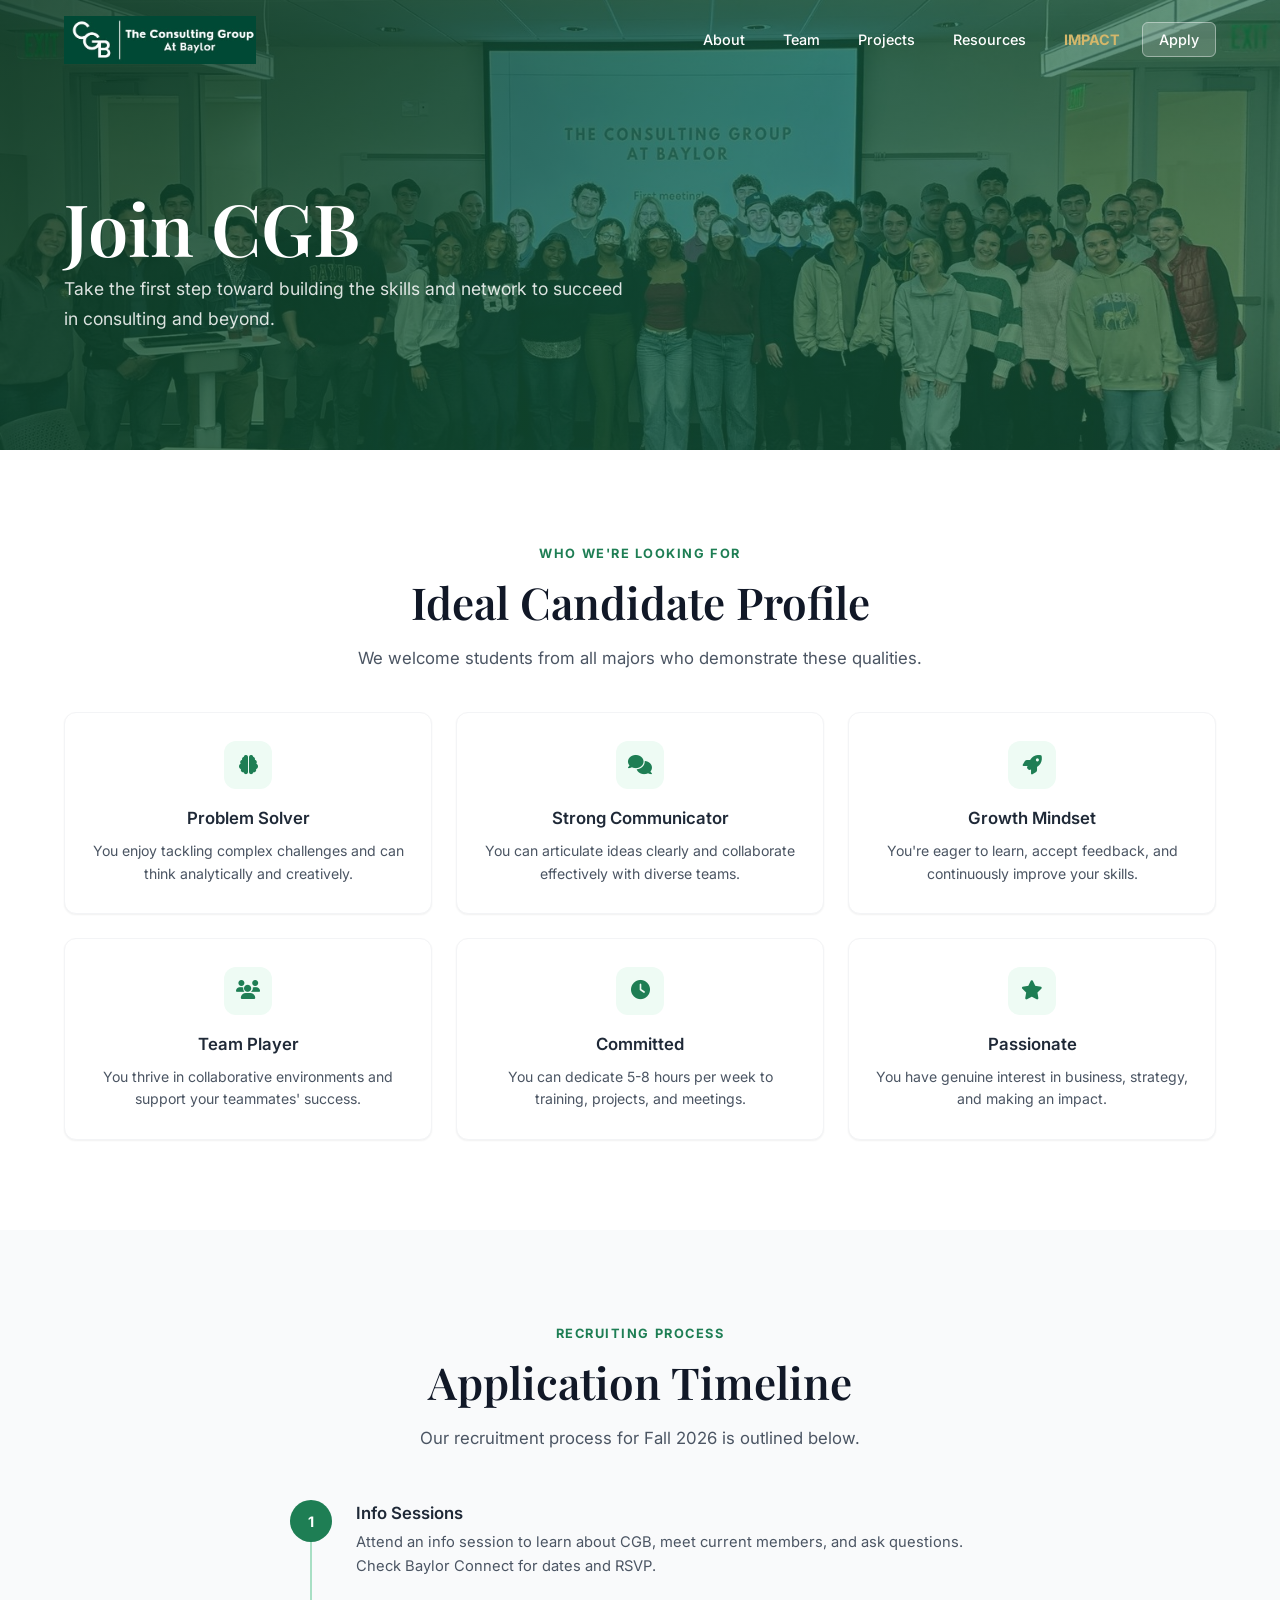
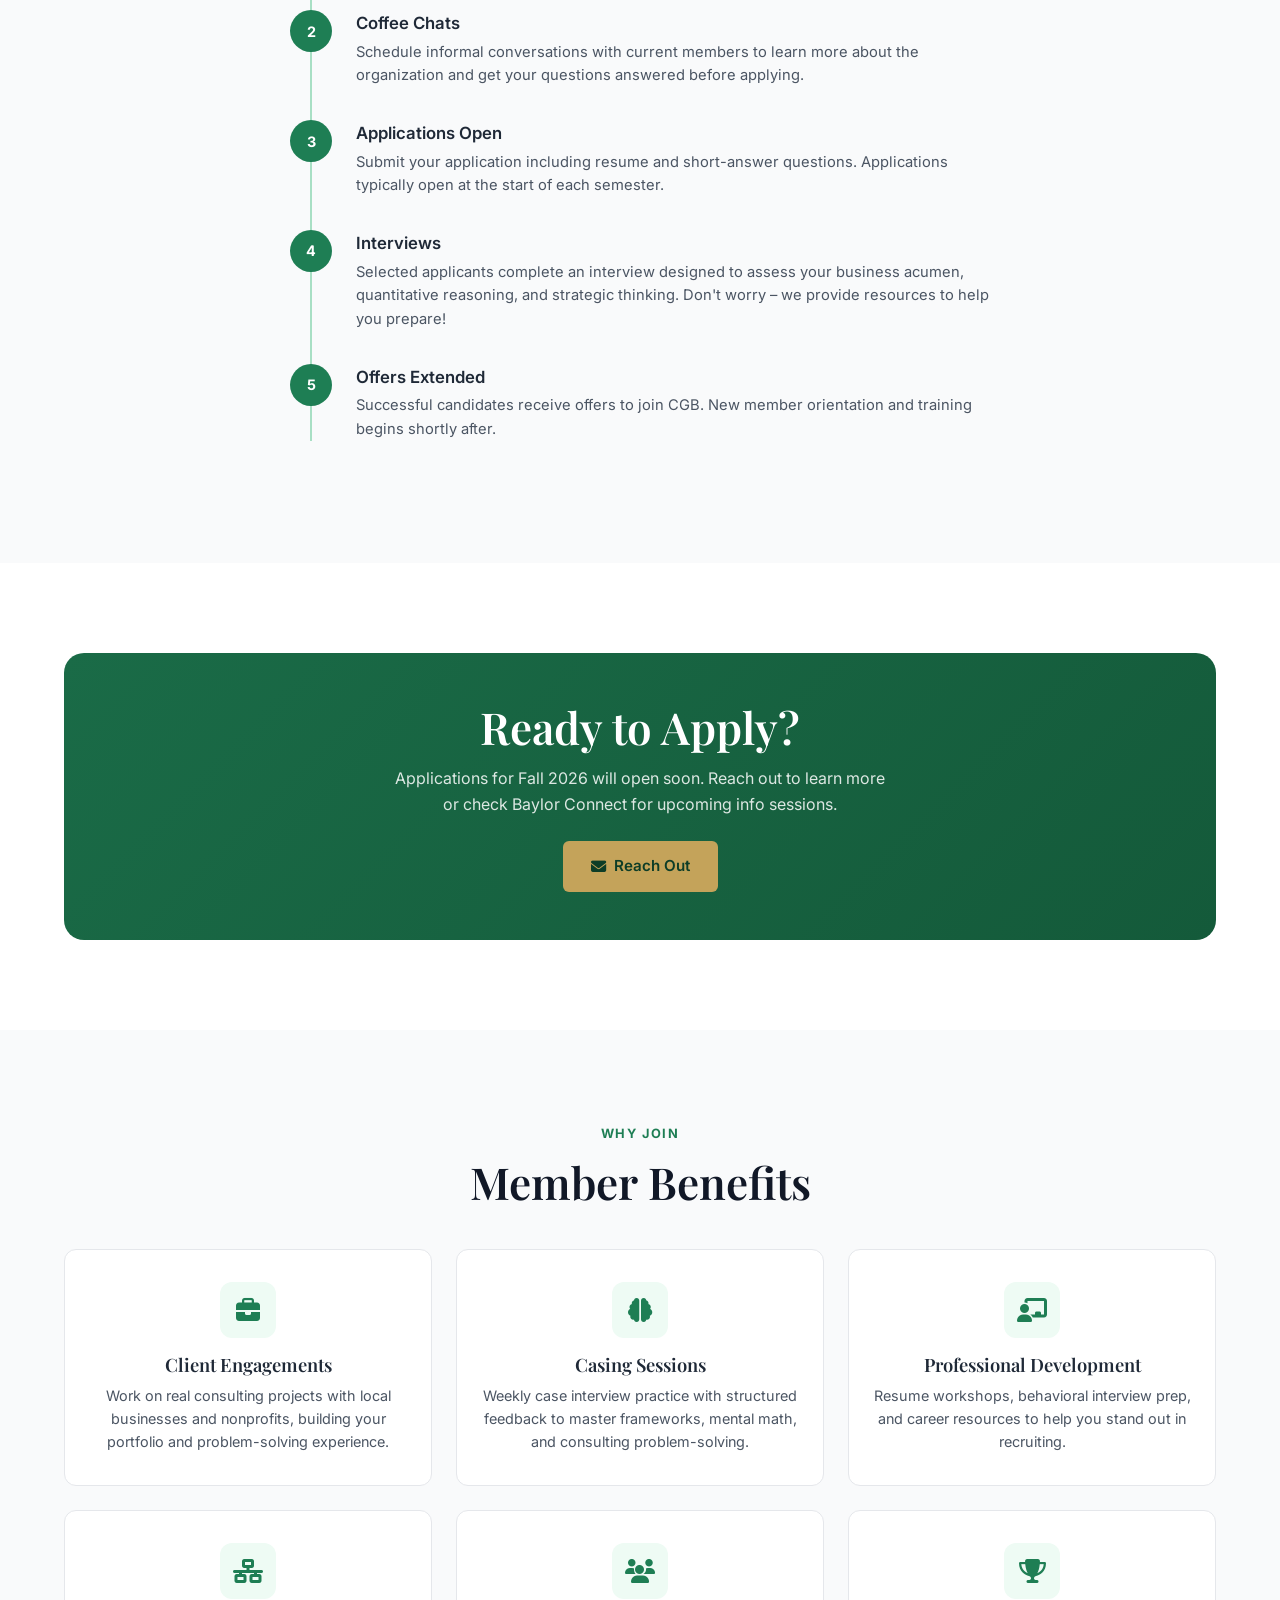
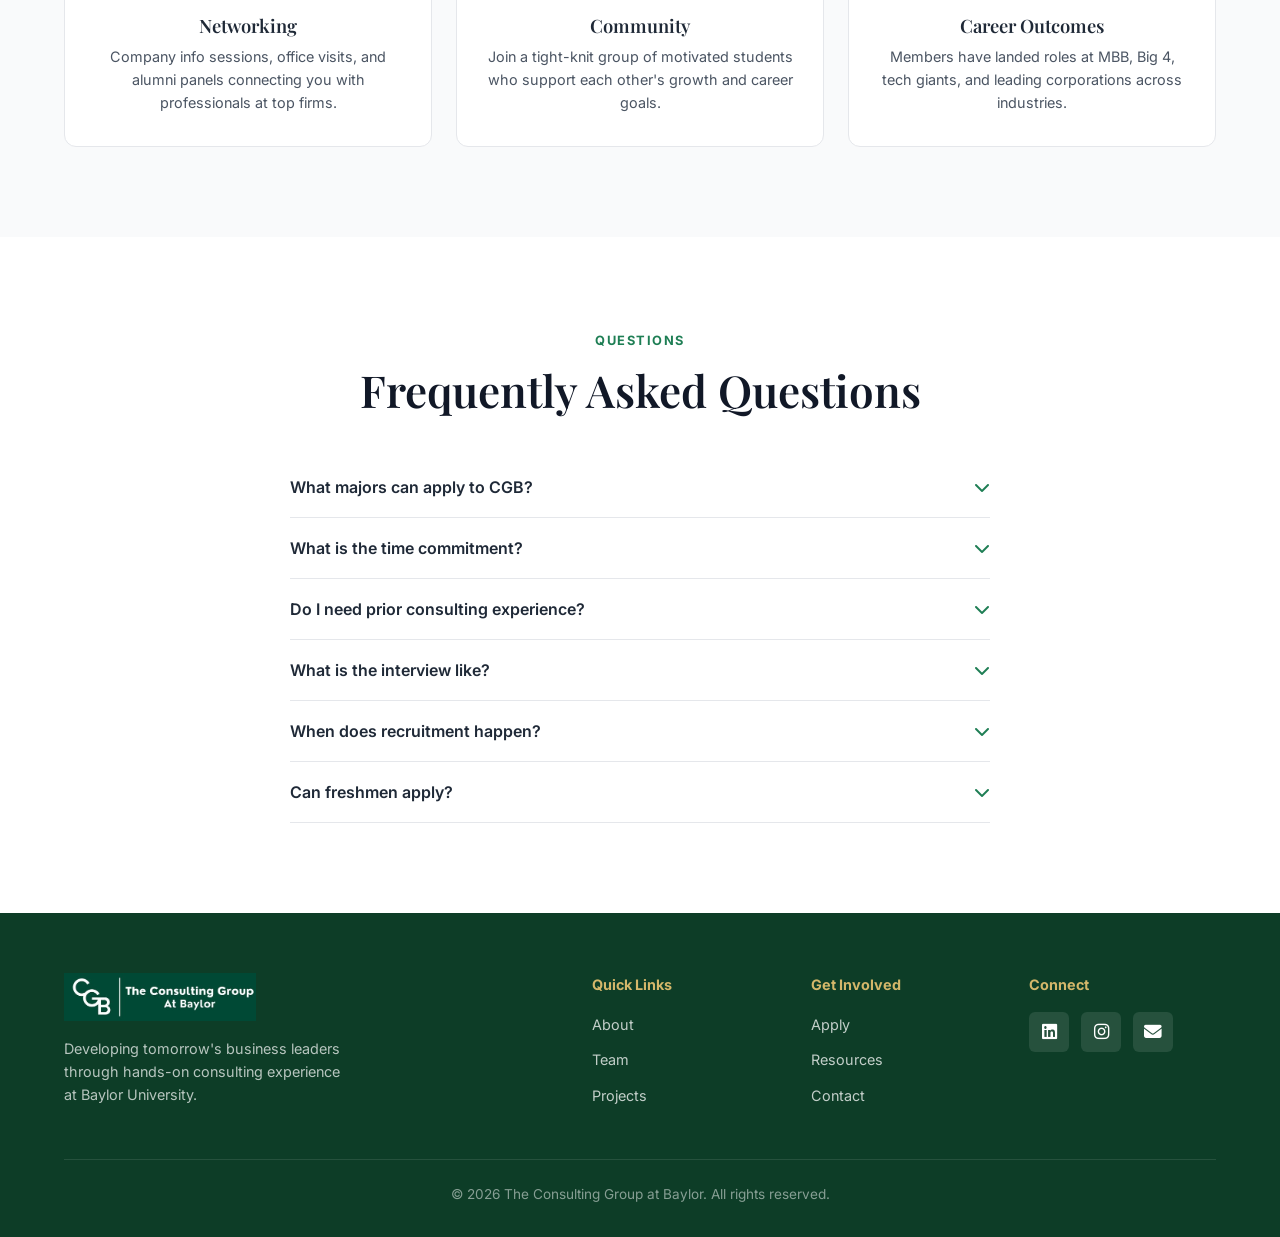
==== commit e5b28877: "Add files via upload" ====
--- a/applications.html
+++ b/applications.html
@@ -24,7 +24,8 @@
         <li><a href="index.html#about">About</a></li>
         <li><a href="team.html">Team</a></li>
         <li><a href="projects.html">Projects</a></li>
-        <li><a href="resources.html">Resources</a></li>
+            <li><a href="resources.html">Resources</a></li>
+        <li><a href="impact.html">IMPACT</a></li>
         <li><a href="applications.html" class="nav-cta">Apply</a></li>
       </ul>
     </div>
--- a/css/style.css
+++ b/css/style.css
@@ -70,7 +70,7 @@
   font-family: var(--font-body);
   color: var(--gray-800);
   line-height: 1.6;
-  background: var(--white);
+  background: var(--gray-50);
   overflow-x: hidden;
 }
 
@@ -348,7 +348,7 @@
 }
 
 /* --- Sections --- */
-.section { padding: 90px 0; }
+.section { padding: 90px 0; background: var(--white); }
 .section-alt { background: var(--gray-50); }
 
 /* --- Mission Section --- */
@@ -598,7 +598,7 @@
 
 .project-card:hover { 
   box-shadow: var(--shadow-lg); 
-  transform: translateY(-3px); 
+  transform: translateY(-2px); 
 }
 
 .project-image {
@@ -1544,8 +1544,8 @@
 /* --- Animations --- */
 .fade-up {
   opacity: 0;
-  transform: translateY(24px);
-  transition: opacity 0.7s ease, transform 0.7s ease;
+  transform: translateY(20px);
+  transition: opacity 0.6s cubic-bezier(0.4, 0, 0.2, 1), transform 0.6s cubic-bezier(0.4, 0, 0.2, 1);
 }
 
 .fade-up.visible {
@@ -1623,6 +1623,70 @@
 }
 
 /* --- Alumni Logos Section --- */
+.logo-carousel-section {
+  padding: 40px 0;
+  background: var(--gray-50);
+  border-top: 1px solid var(--gray-100);
+  border-bottom: 1px solid var(--gray-100);
+  overflow: hidden;
+}
+
+.carousel-label {
+  text-align: center;
+  font-size: 0.78rem;
+  font-weight: 700;
+  letter-spacing: 0.12em;
+  text-transform: uppercase;
+  color: var(--gray-400);
+  margin-bottom: 24px;
+}
+
+.logo-carousel-track {
+  position: relative;
+  overflow: hidden;
+}
+
+.logo-carousel-inner {
+  display: flex;
+  align-items: center;
+  gap: 56px;
+  width: max-content;
+  animation: scroll-logos 40s linear infinite;
+}
+
+.logo-carousel-inner img {
+  height: 42px;
+  width: auto;
+  max-width: none;
+  object-fit: contain;
+  opacity: 1;
+  transition: transform 0.25s ease, opacity 0.25s ease;
+  flex-shrink: 0;
+  filter: none;
+  -webkit-filter: none;
+  display: block;
+}
+
+.logo-carousel-inner img:hover {
+  opacity: 1;
+  transform: translateY(-1px);
+}
+
+@keyframes scroll-logos {
+  0% { transform: translateX(0); }
+  100% { transform: translateX(-50%); }
+}
+
+@media (prefers-reduced-motion: reduce) {
+  .logo-carousel-inner { animation: none; }
+}
+
+@media (max-width: 768px) {
+  .logo-carousel-inner img {
+    height: 34px;
+  }
+}
+
 .alumni-logos {
   display: grid;
   grid-template-columns: repeat(4, 1fr);
@@ -1669,3 +1733,12 @@
     height: 50px;
   }
 }
+
+/* --- IMPACT nav link: always gold on every page --- */
+.nav-menu a[href="impact.html"] {
+  color: var(--gold-400) !important;
+  font-weight: 700;
+}
+.navbar.scrolled .nav-menu a[href="impact.html"] {
+  color: var(--gold-500) !important;
+}
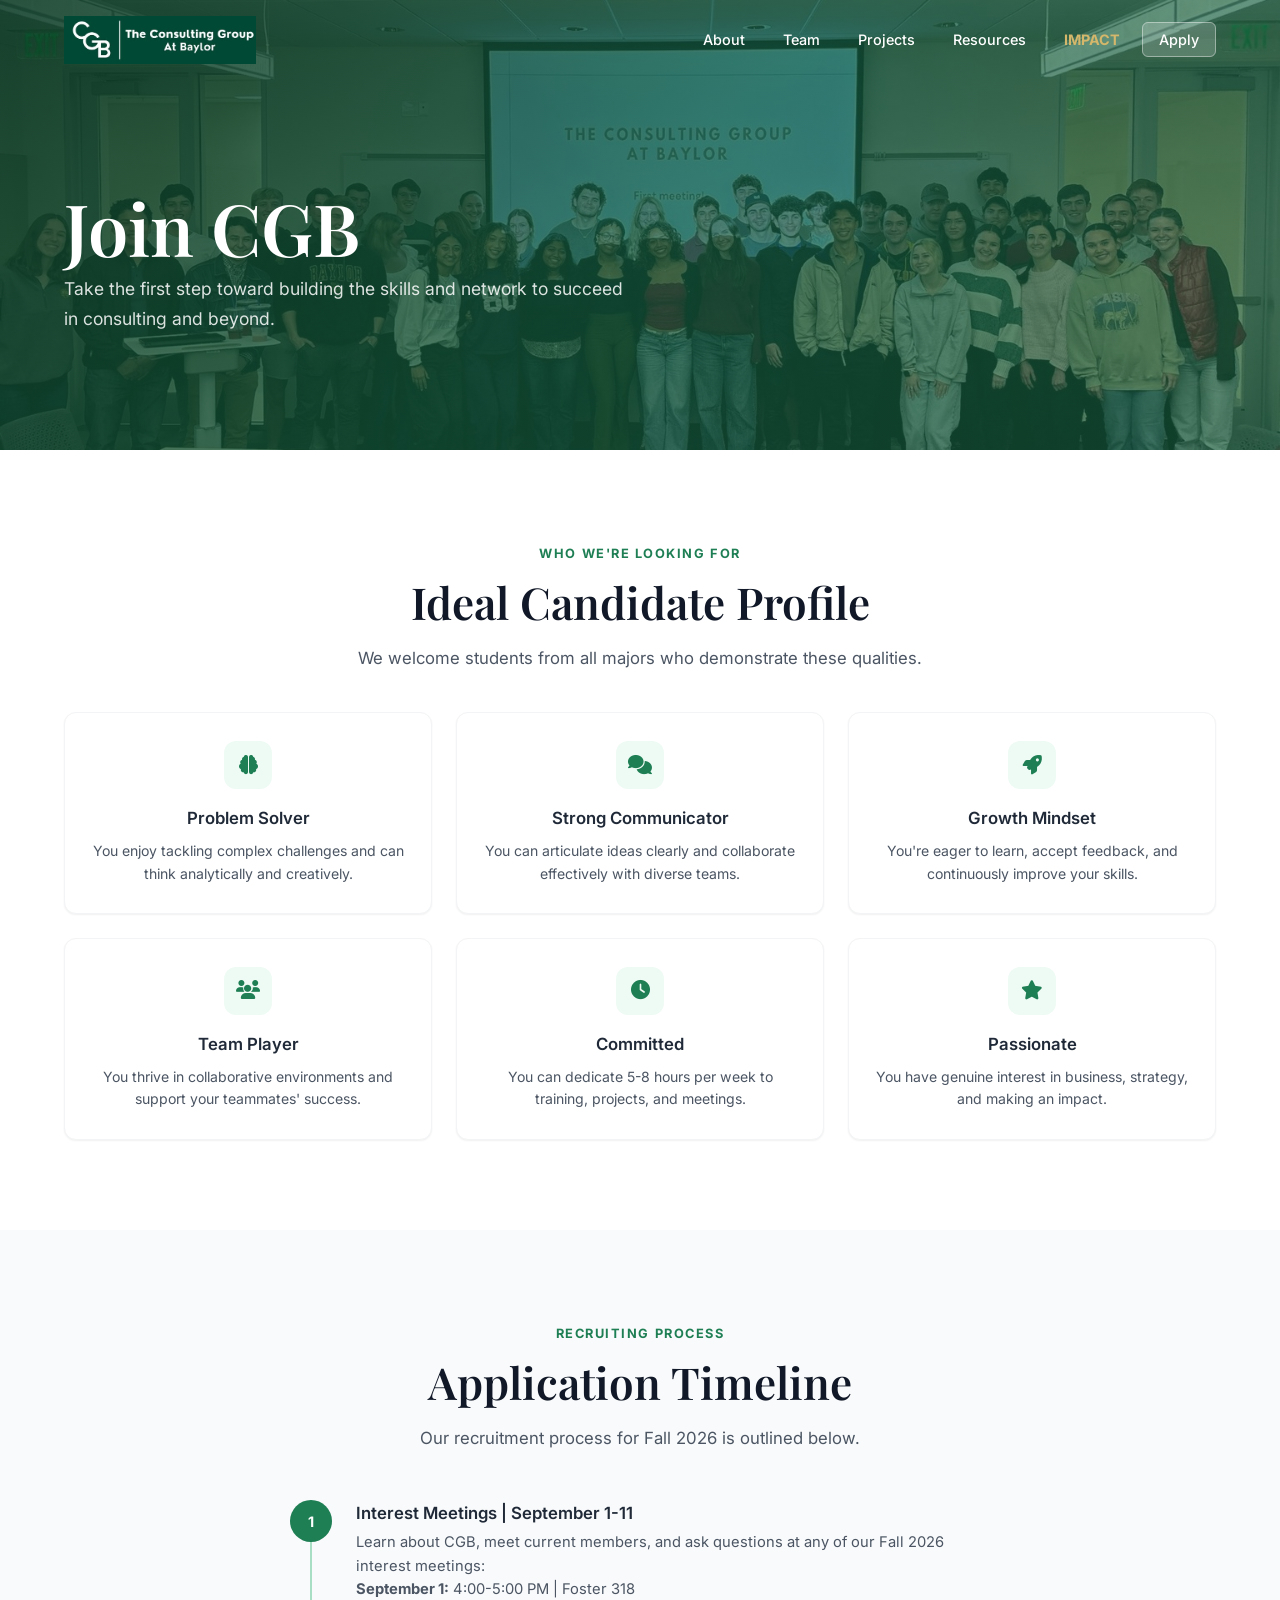
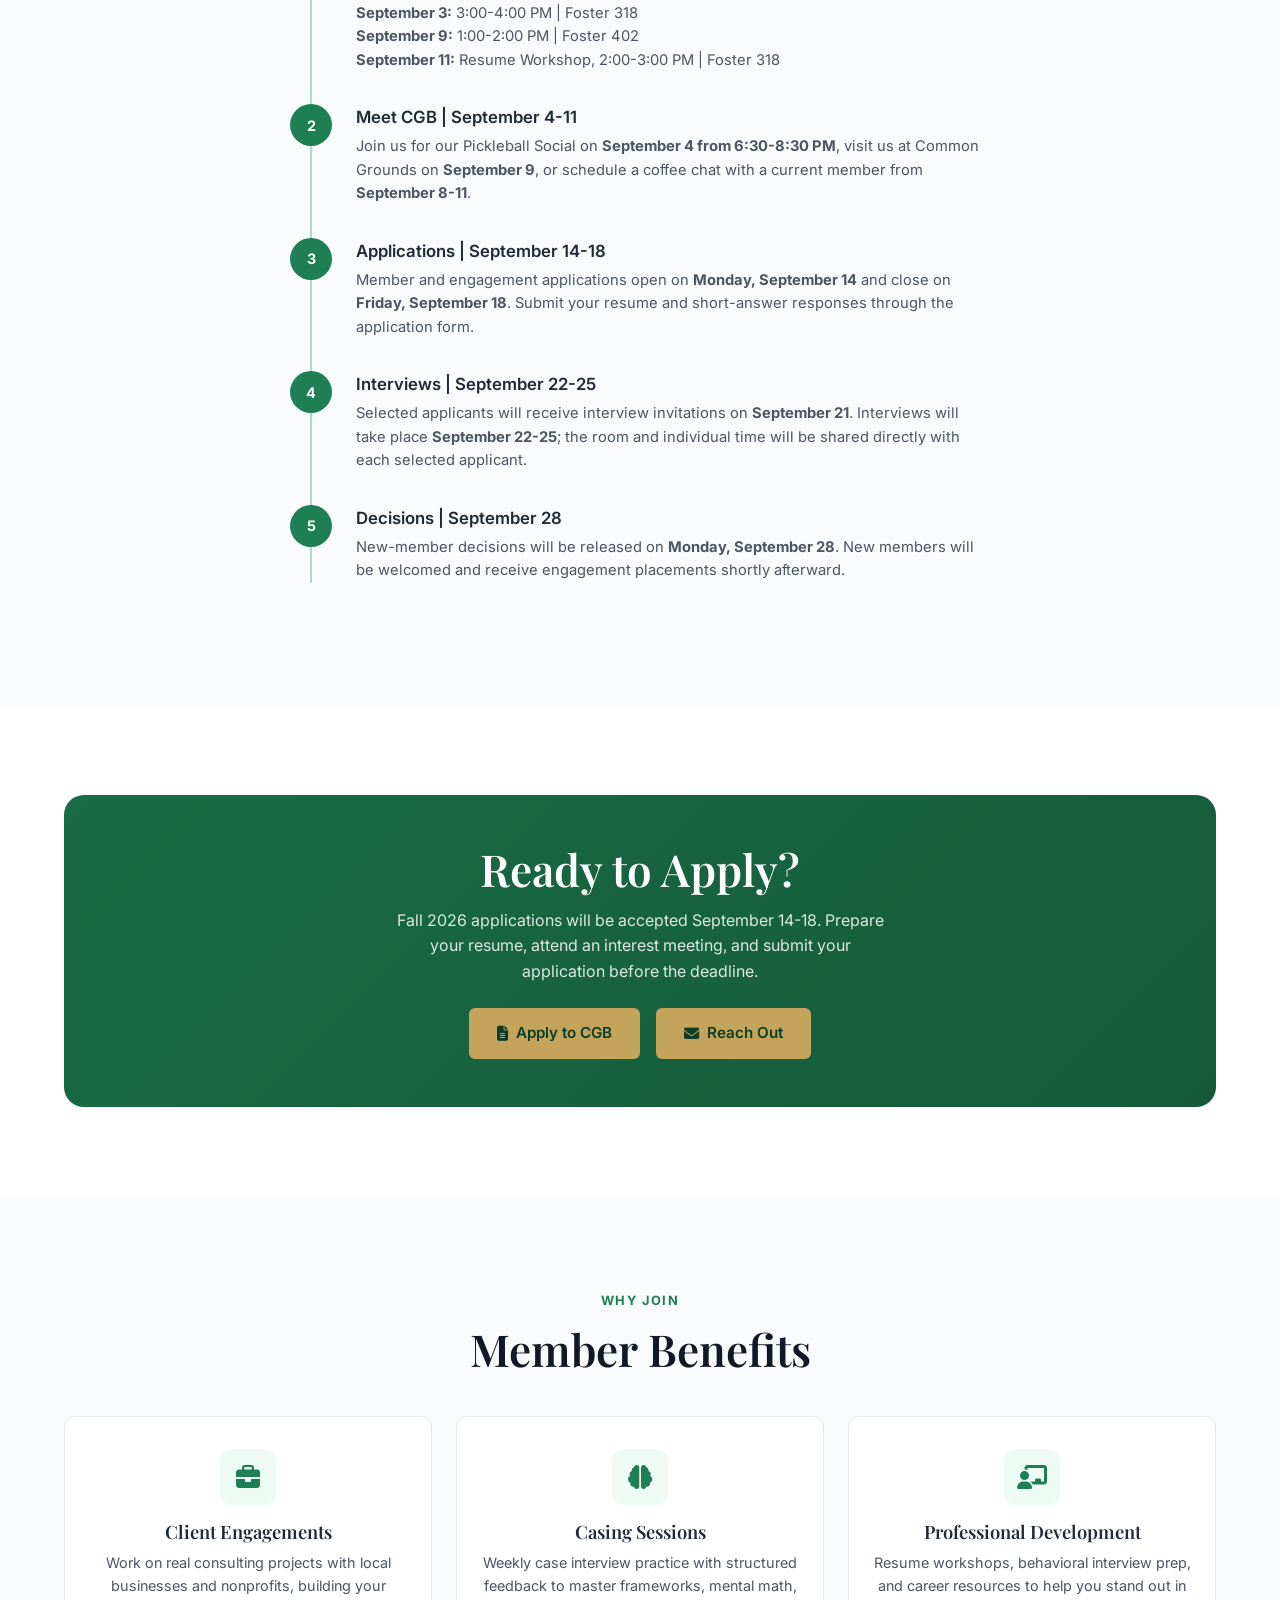
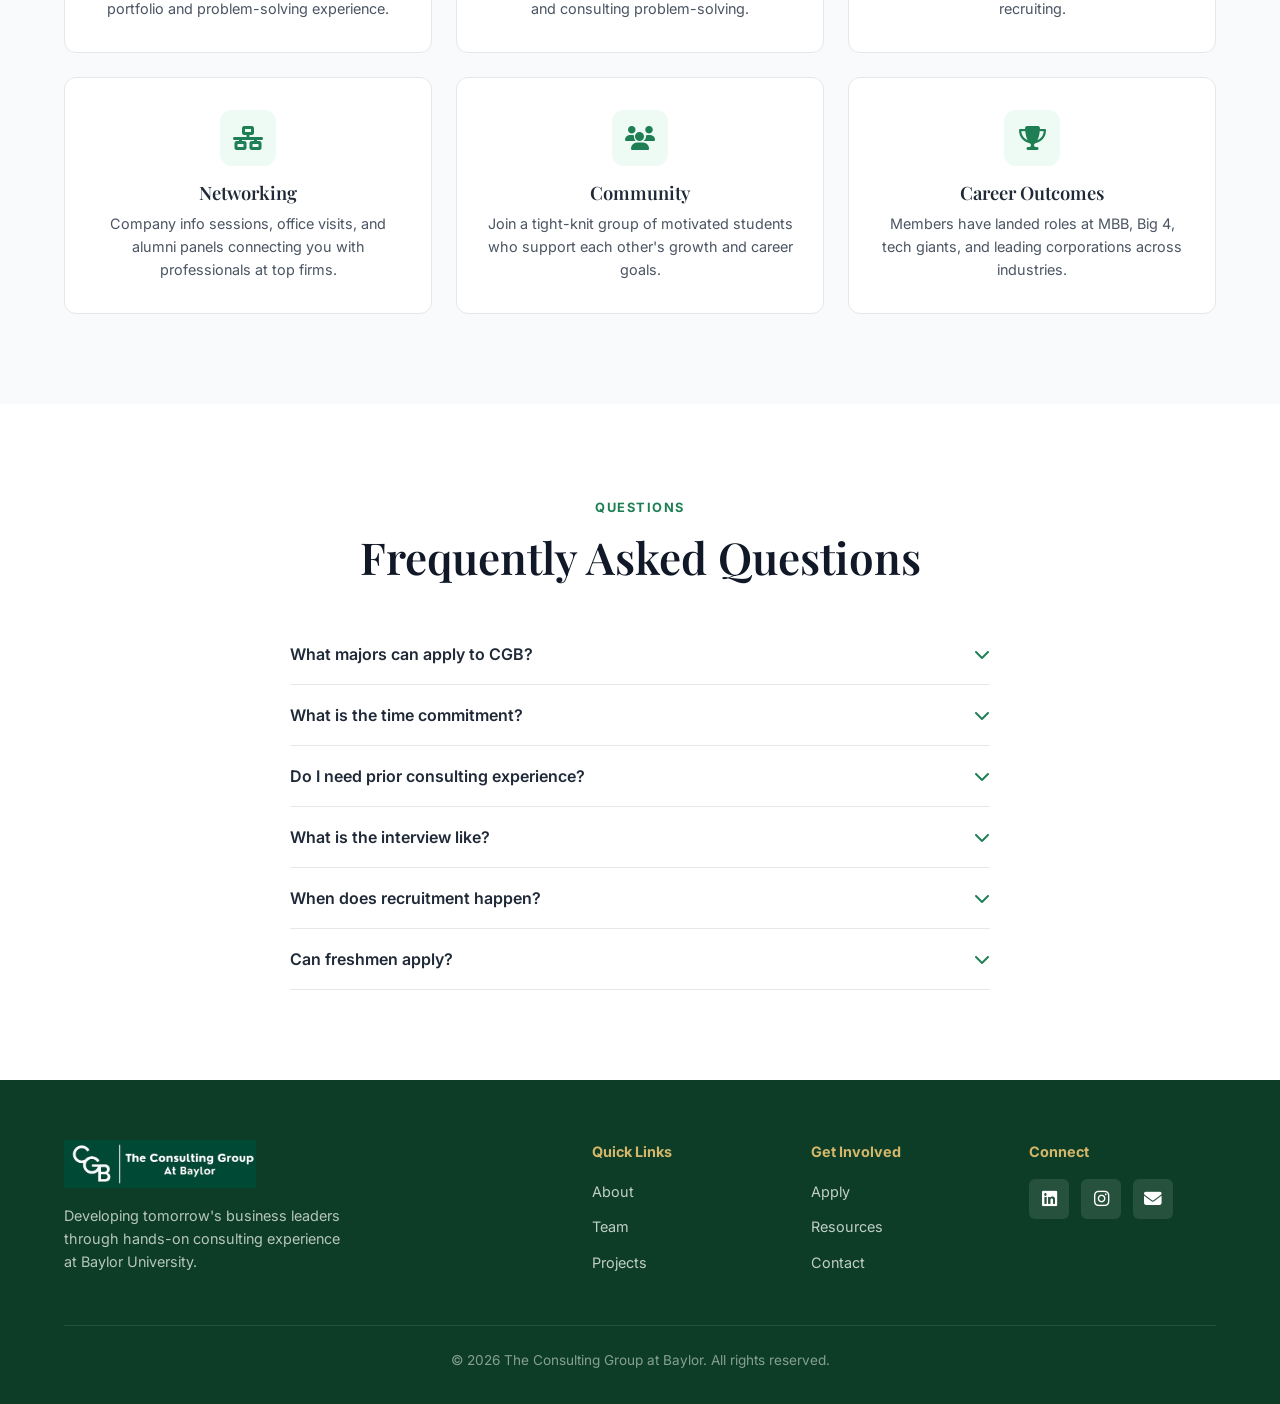
==== commit 8365dad5: "Update event details and application timeline for Fall 2026" ====
--- a/applications.html
+++ b/applications.html
@@ -99,36 +99,40 @@
       <div class="timeline-item fade-up stagger-1">
         <div class="timeline-marker">1</div>
         <div class="timeline-content">
-          <h4>Info Sessions</h4>
-          <p>Attend an info session to learn about CGB, meet current members, and ask questions. Check Baylor Connect for dates and RSVP.</p>
+          <h4>Interest Meetings | September 1-11</h4>
+          <p>Learn about CGB, meet current members, and ask questions at any of our Fall 2026 interest meetings:</p>
+          <p><strong>September 1:</strong> 4:00-5:00 PM | Foster 318<br>
+             <strong>September 3:</strong> 3:00-4:00 PM | Foster 318<br>
+             <strong>September 9:</strong> 1:00-2:00 PM | Foster 402<br>
+             <strong>September 11:</strong> Resume Workshop, 2:00-3:00 PM | Foster 318</p>
         </div>
       </div>
       <div class="timeline-item fade-up stagger-2">
         <div class="timeline-marker">2</div>
         <div class="timeline-content">
-          <h4>Coffee Chats</h4>
-          <p>Schedule informal conversations with current members to learn more about the organization and get your questions answered before applying.</p>
+          <h4>Meet CGB | September 4-11</h4>
+          <p>Join us for our Pickleball Social on <strong>September 4 from 6:30-8:30 PM</strong>, visit us at Common Grounds on <strong>September 9</strong>, or schedule a coffee chat with a current member from <strong>September 8-11</strong>.</p>
         </div>
       </div>
       <div class="timeline-item fade-up stagger-3">
         <div class="timeline-marker">3</div>
         <div class="timeline-content">
-          <h4>Applications Open</h4>
-          <p>Submit your application including resume and short-answer questions. Applications typically open at the start of each semester.</p>
+          <h4>Applications | September 14-18</h4>
+          <p>Member and engagement applications open on <strong>Monday, September 14</strong> and close on <strong>Friday, September 18</strong>. Submit your resume and short-answer responses through the application form.</p>
         </div>
       </div>
       <div class="timeline-item fade-up stagger-4">
         <div class="timeline-marker">4</div>
         <div class="timeline-content">
-          <h4>Interviews</h4>
-          <p>Selected applicants complete an interview designed to assess your business acumen, quantitative reasoning, and strategic thinking. Don't worry – we provide resources to help you prepare!</p>
+          <h4>Interviews | September 22-25</h4>
+          <p>Selected applicants will receive interview invitations on <strong>September 21</strong>. Interviews will take place <strong>September 22-25</strong>; the room and individual time will be shared directly with each selected applicant.</p>
         </div>
       </div>
       <div class="timeline-item fade-up stagger-5">
         <div class="timeline-marker">5</div>
         <div class="timeline-content">
-          <h4>Offers Extended</h4>
-          <p>Successful candidates receive offers to join CGB. New member orientation and training begins shortly after.</p>
+          <h4>Decisions | September 28</h4>
+          <p>New-member decisions will be released on <strong>Monday, September 28</strong>. New members will be welcomed and receive engagement placements shortly afterward.</p>
         </div>
       </div>
     </div>
@@ -140,8 +144,11 @@
   <div class="container">
     <div class="cta-box fade-up">
       <h2>Ready to Apply?</h2>
-      <p>Applications for Fall 2026 will open soon. Reach out to learn more or check Baylor Connect for upcoming info sessions.</p>
+      <p>Fall 2026 applications will be accepted September 14-18. Prepare your resume, attend an interest meeting, and submit your application before the deadline.</p>
       <div style="display:flex;gap:16px;justify-content:center;flex-wrap:wrap;">
+        <a href="https://forms.gle/CD7W4XCkfc75wXUq7" class="btn btn-gold" target="_blank" rel="noopener noreferrer">
+          <i class="fas fa-file-alt"></i> Apply to CGB
+        </a>
         <a href="mailto:cgb@baylor.edu?subject=Application%20Interest" class="btn btn-gold">
           <i class="fas fa-envelope"></i> Reach Out
         </a>
@@ -242,7 +249,7 @@
           <i class="fas fa-chevron-down"></i>
         </button>
         <div class="faq-answer">
-          <p>We typically recruit at the beginning of each semester (late August/early September for Fall, and late January for Spring). Follow us on Baylor Connect and social media for announcements.</p>
+          <p>Fall 2026 recruitment runs from September 1-28, with applications open September 14-18. Follow us on Baylor Connect and social media for event updates.</p>
         </div>
       </div>
       <div class="faq-item fade-up">
--- a/css/style.css
+++ b/css/style.css
@@ -1742,3 +1742,243 @@
 .navbar.scrolled .nav-menu a[href="impact.html"] {
   color: var(--gold-500) !important;
 }
+
+/* Project Logo Styling */
+.project-logo-wrapper {
+  margin-bottom: 12px;
+  display: flex;
+  align-items: center;
+  min-height: 50px;
+}
+
+.project-logo {
+  max-width: 150px;
+  max-height: 50px;
+  object-fit: contain;
+  display: block;
+}
+
+/* Adjust spacing when logo is present */
+.project-logo-wrapper + h3 {
+  margin-top: 8px;
+}
+
+/* Client Testimonials Styling - Cleaner, more polished design */
+.client-testimonial-content {
+  gap: 32px;
+  align-items: stretch;
+}
+
+.client-testimonial-quote {
+  background: var(--gray-50);
+  padding: 40px;
+  border-radius: var(--radius-lg);
+  position: relative;
+  flex: 1;
+  display: flex;
+  flex-direction: column;
+}
+
+/* Fix quote mark overlap - move it outside the text flow */
+.client-testimonial-quote .quote-mark {
+  position: absolute;
+  top: 20px;
+  left: 20px;
+  font-size: 4rem;
+  line-height: 1;
+  color: var(--green-200);
+  font-family: Georgia, serif;
+  opacity: 0.6;
+  z-index: 0;
+}
+
+.client-testimonial-quote p {
+  position: relative;
+  z-index: 1;
+  padding-left: 40px;
+  margin-top: 20px;
+}
+
+.client-testimonial-quote .testimonial-author-info {
+  position: relative;
+  z-index: 1;
+  padding-left: 40px;
+}
+
+.client-testimonial-logo {
+  background: var(--white);
+  padding: 40px;
+  border-radius: var(--radius-lg);
+  display: flex;
+  align-items: center;
+  justify-content: center;
+  box-shadow: 0 2px 8px rgba(0,0,0,0.06);
+  border: 1px solid var(--gray-100);
+  flex: 0 0 350px;
+  min-height: 300px;
+}
+
+.client-testimonial-logo img {
+  max-width: 100%;
+  max-height: 180px;
+  width: auto;
+  height: auto;
+  object-fit: contain;
+}
+
+@media (max-width: 968px) {
+  .client-testimonial-content {
+    flex-direction: column;
+  }
+  
+  .client-testimonial-logo {
+    flex: 1;
+    min-height: 200px;
+    padding: 32px;
+  }
+  
+  .client-testimonial-logo img {
+    max-height: 140px;
+  }
+  
+  .client-testimonial-quote {
+    padding: 32px;
+  }
+  
+  .client-testimonial-quote p {
+    padding-left: 30px;
+  }
+  
+  .client-testimonial-quote .testimonial-author-info {
+    padding-left: 30px;
+  }
+}
+
+@media (max-width: 576px) {
+  .client-testimonial-quote .quote-mark {
+    font-size: 3rem;
+    top: 16px;
+    left: 16px;
+  }
+  
+  .client-testimonial-quote p {
+    padding-left: 20px;
+    margin-top: 15px;
+  }
+  
+  .client-testimonial-quote .testimonial-author-info {
+    padding-left: 20px;
+  }
+}
+
+/* ── Project card: bare chevron, no circle/square ── */
+.project-chevron {
+  color: var(--green-600);
+  font-size: 1rem;
+  flex-shrink: 0;
+  transition: transform 0.3s cubic-bezier(0.4,0,0.2,1);
+}
+.project-detail-card.expanded .project-chevron { transform: rotate(180deg); }
+
+/* ── Body right column ── */
+.project-body-right {
+  display: flex;
+  flex-direction: column;
+  align-items: center;
+  text-align: center;
+  gap: 16px;
+  padding: 20px 16px;
+  background: var(--gray-50);
+  border-radius: var(--radius-md);
+}
+
+/* Logo: no box, no background */
+.body-logo img {
+  object-fit: contain;
+  mix-blend-mode: multiply;
+}
+.franworth-logo img { max-width: 150px; max-height: 60px; }
+.vechain-logo img   { max-width: 140px; max-height: 120px; }
+
+.body-right-divider {
+  width: 100%;
+  border: none;
+  border-top: 1px solid var(--gray-200);
+  margin: 0;
+}
+
+/* Project lead headshot */
+.project-leader-photo {
+  width: 100px;
+  height: 100px;
+  border-radius: 50%;
+  object-fit: cover;
+  border: 3px solid var(--green-200);
+  box-shadow: var(--shadow-sm);
+}
+.project-leader-name { font-weight: 700; font-size: 0.95rem; color: var(--gray-800); margin-top: 4px; }
+.project-leader-role { font-size: 0.8rem; color: var(--green-600); font-weight: 600; margin-top: 2px; }
+
+/* ── Client Testimonials ── */
+.client-testimonial-content { gap: 32px; align-items: stretch; }
+
+.client-testimonial-quote {
+  background: var(--gray-50);
+  padding: 40px;
+  border-radius: var(--radius-lg);
+  position: relative;
+  flex: 1;
+  display: flex;
+  flex-direction: column;
+}
+.client-testimonial-quote .quote-mark {
+  position: absolute;
+  top: 20px;
+  left: 20px;
+  font-size: 4rem;
+  line-height: 1;
+  color: var(--green-200);
+  font-family: Georgia, serif;
+  opacity: 0.6;
+  z-index: 0;
+}
+.client-testimonial-quote p {
+  position: relative;
+  z-index: 1;
+  padding-left: 40px;
+  margin-top: 20px;
+}
+.client-testimonial-quote .testimonial-author-info {
+  position: relative;
+  z-index: 1;
+  padding-left: 40px;
+}
+
+.client-testimonial-logo {
+  background: var(--white);
+  padding: 40px;
+  border-radius: var(--radius-lg);
+  display: flex;
+  align-items: center;
+  justify-content: center;
+  box-shadow: 0 2px 8px rgba(0,0,0,0.06);
+  border: 1px solid var(--gray-100);
+  flex: 0 0 350px;
+  min-height: 300px;
+}
+.client-testimonial-logo img {
+  max-width: 100%;
+  max-height: 180px;
+  width: auto;
+  height: auto;
+  object-fit: contain;
+}
+
+@media (max-width: 968px) {
+  .client-testimonial-content { flex-direction: column; }
+  .client-testimonial-logo { flex: 1; min-height: 200px; padding: 32px; }
+  .client-testimonial-logo img { max-height: 140px; }
+  .client-testimonial-quote { padding: 32px; }
+  .client-testimonial-quote p { padding-left: 30px; }
+  .client-testimonial-quote .testimonial-author-info { padding-left: 30px; }
+}
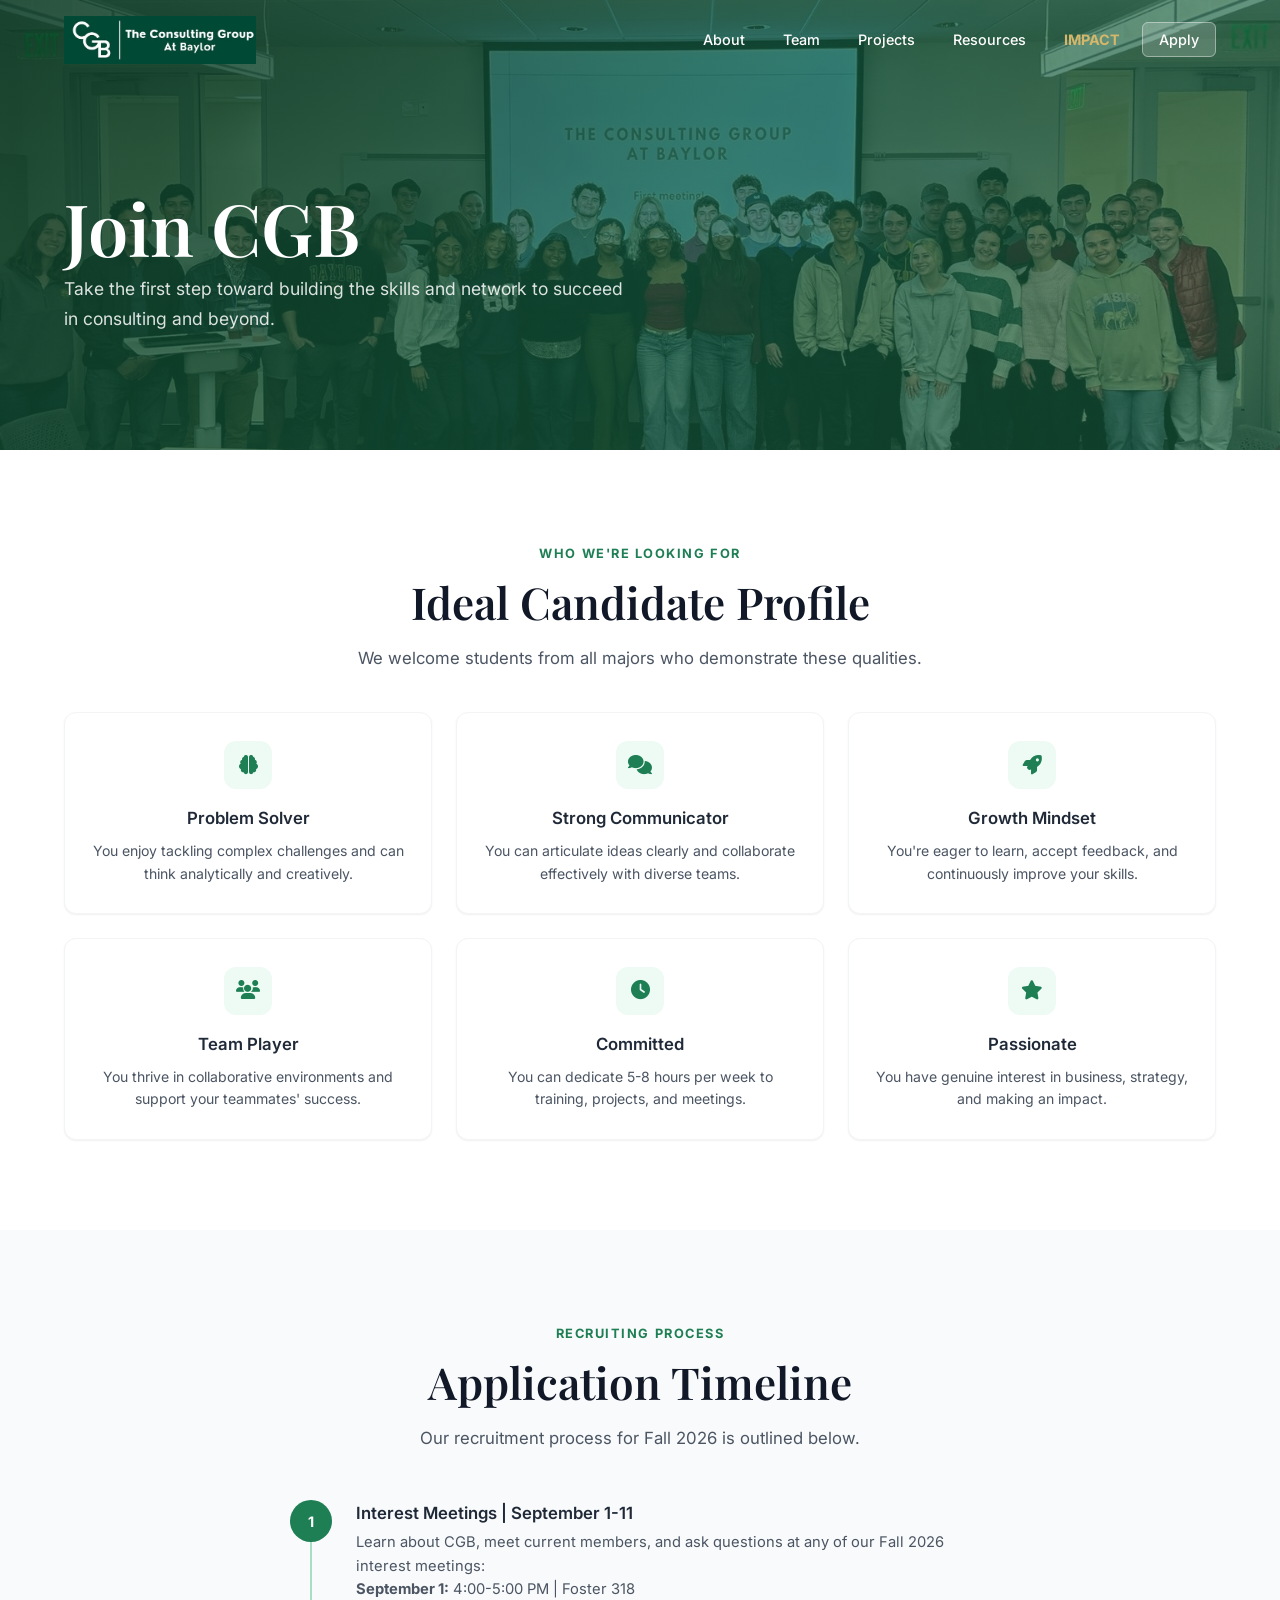
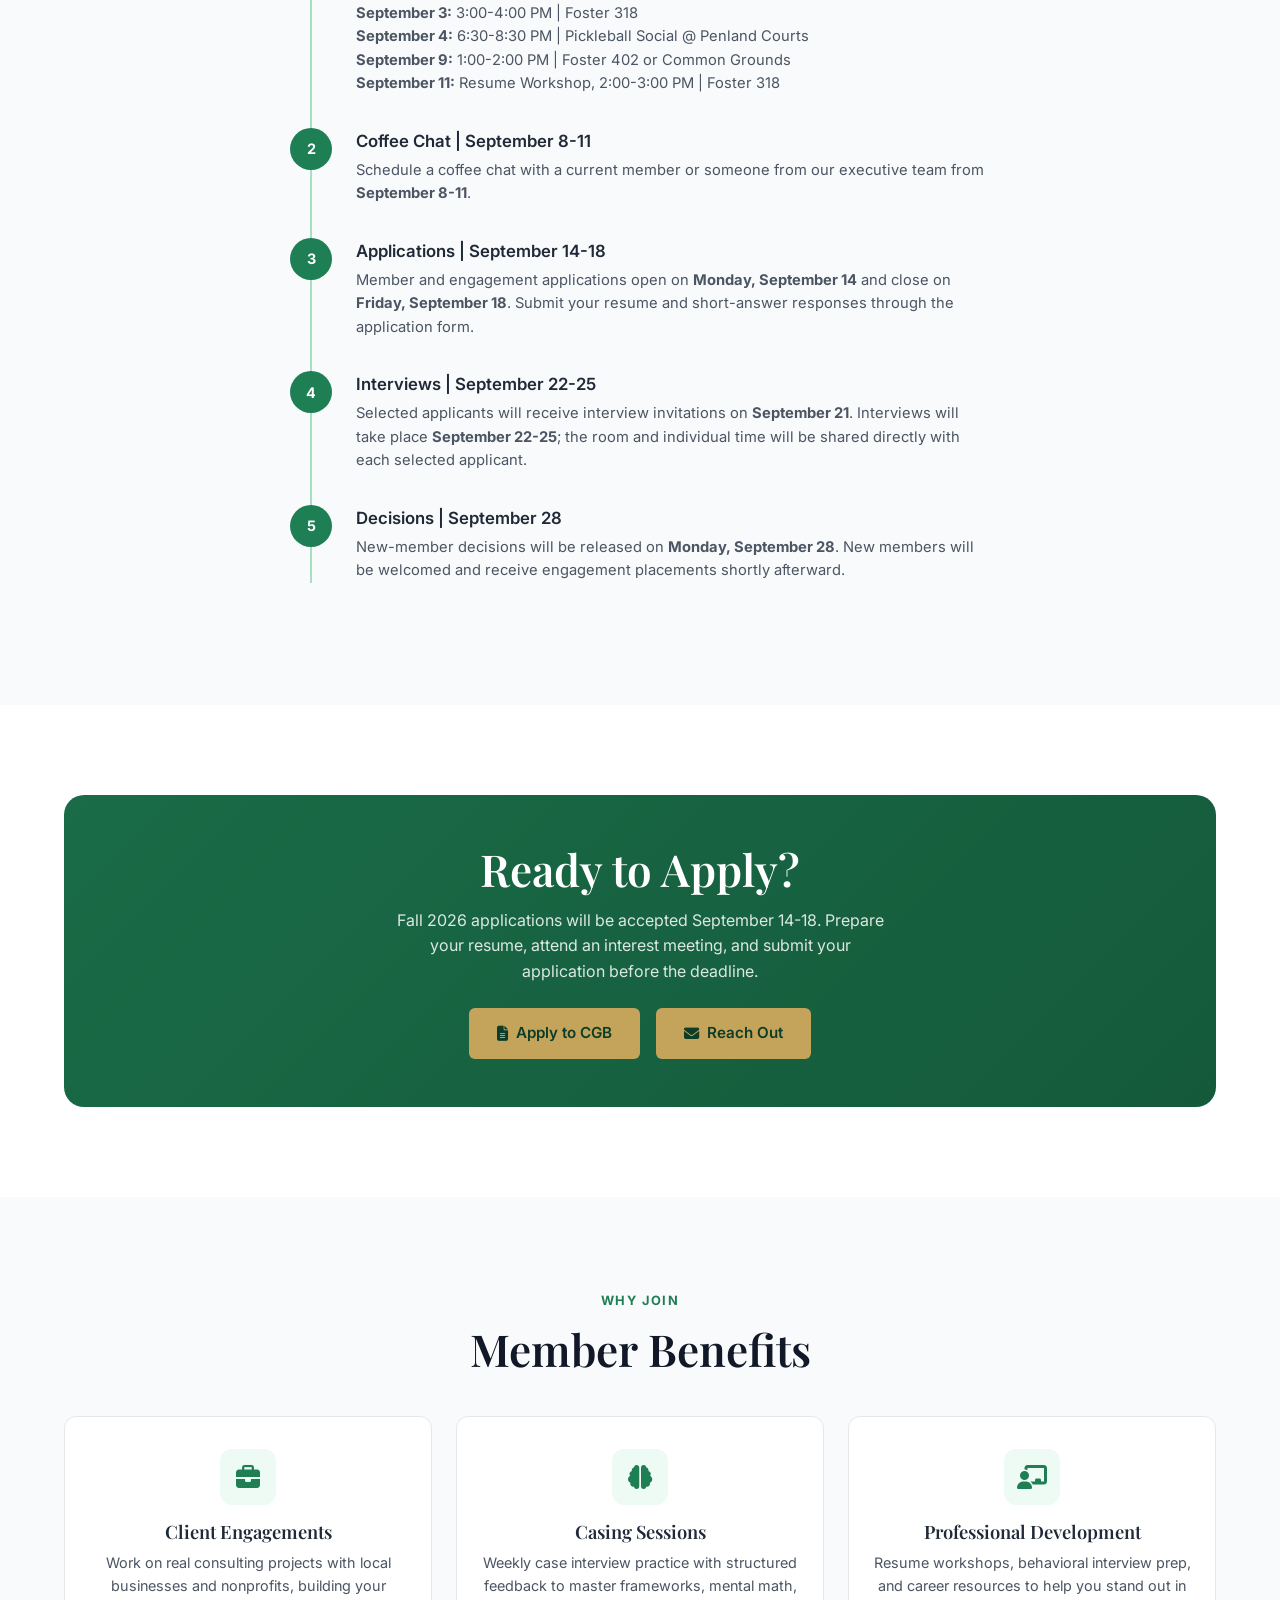
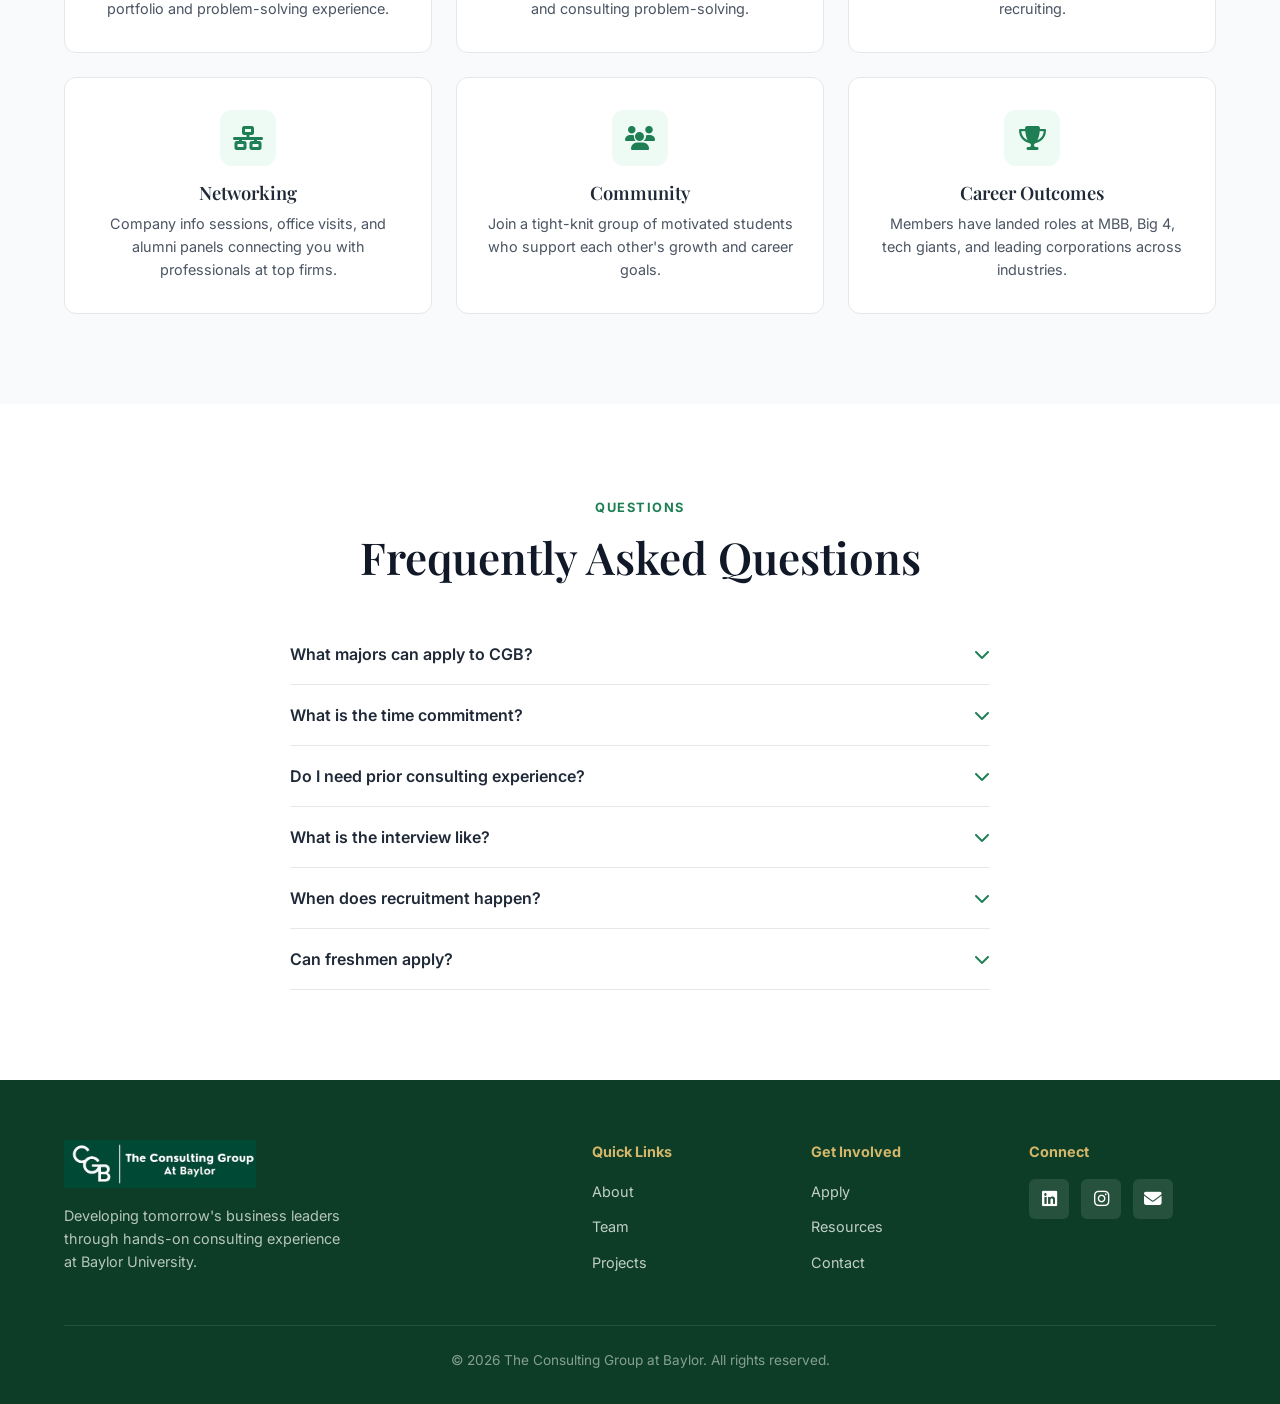
==== commit a2f52409: "Update interest meeting details and add coffee chat info" ====
--- a/applications.html
+++ b/applications.html
@@ -103,15 +103,16 @@
           <p>Learn about CGB, meet current members, and ask questions at any of our Fall 2026 interest meetings:</p>
           <p><strong>September 1:</strong> 4:00-5:00 PM | Foster 318<br>
              <strong>September 3:</strong> 3:00-4:00 PM | Foster 318<br>
-             <strong>September 9:</strong> 1:00-2:00 PM | Foster 402<br>
+             <strong>September 4:</strong> 6:30-8:30 PM | Pickleball Social @ Penland Courts<br>
+             <strong>September 9:</strong> 1:00-2:00 PM | Foster 402 or Common Grounds<br>
              <strong>September 11:</strong> Resume Workshop, 2:00-3:00 PM | Foster 318</p>
         </div>
       </div>
       <div class="timeline-item fade-up stagger-2">
         <div class="timeline-marker">2</div>
         <div class="timeline-content">
-          <h4>Meet CGB | September 4-11</h4>
-          <p>Join us for our Pickleball Social on <strong>September 4 from 6:30-8:30 PM</strong>, visit us at Common Grounds on <strong>September 9</strong>, or schedule a coffee chat with a current member from <strong>September 8-11</strong>.</p>
+          <h4> Coffee Chat | September 8-11</h4>
+          <p>Schedule a coffee chat with a current member or someone from our executive team from <strong>September 8-11</strong>.</p>
         </div>
       </div>
       <div class="timeline-item fade-up stagger-3">
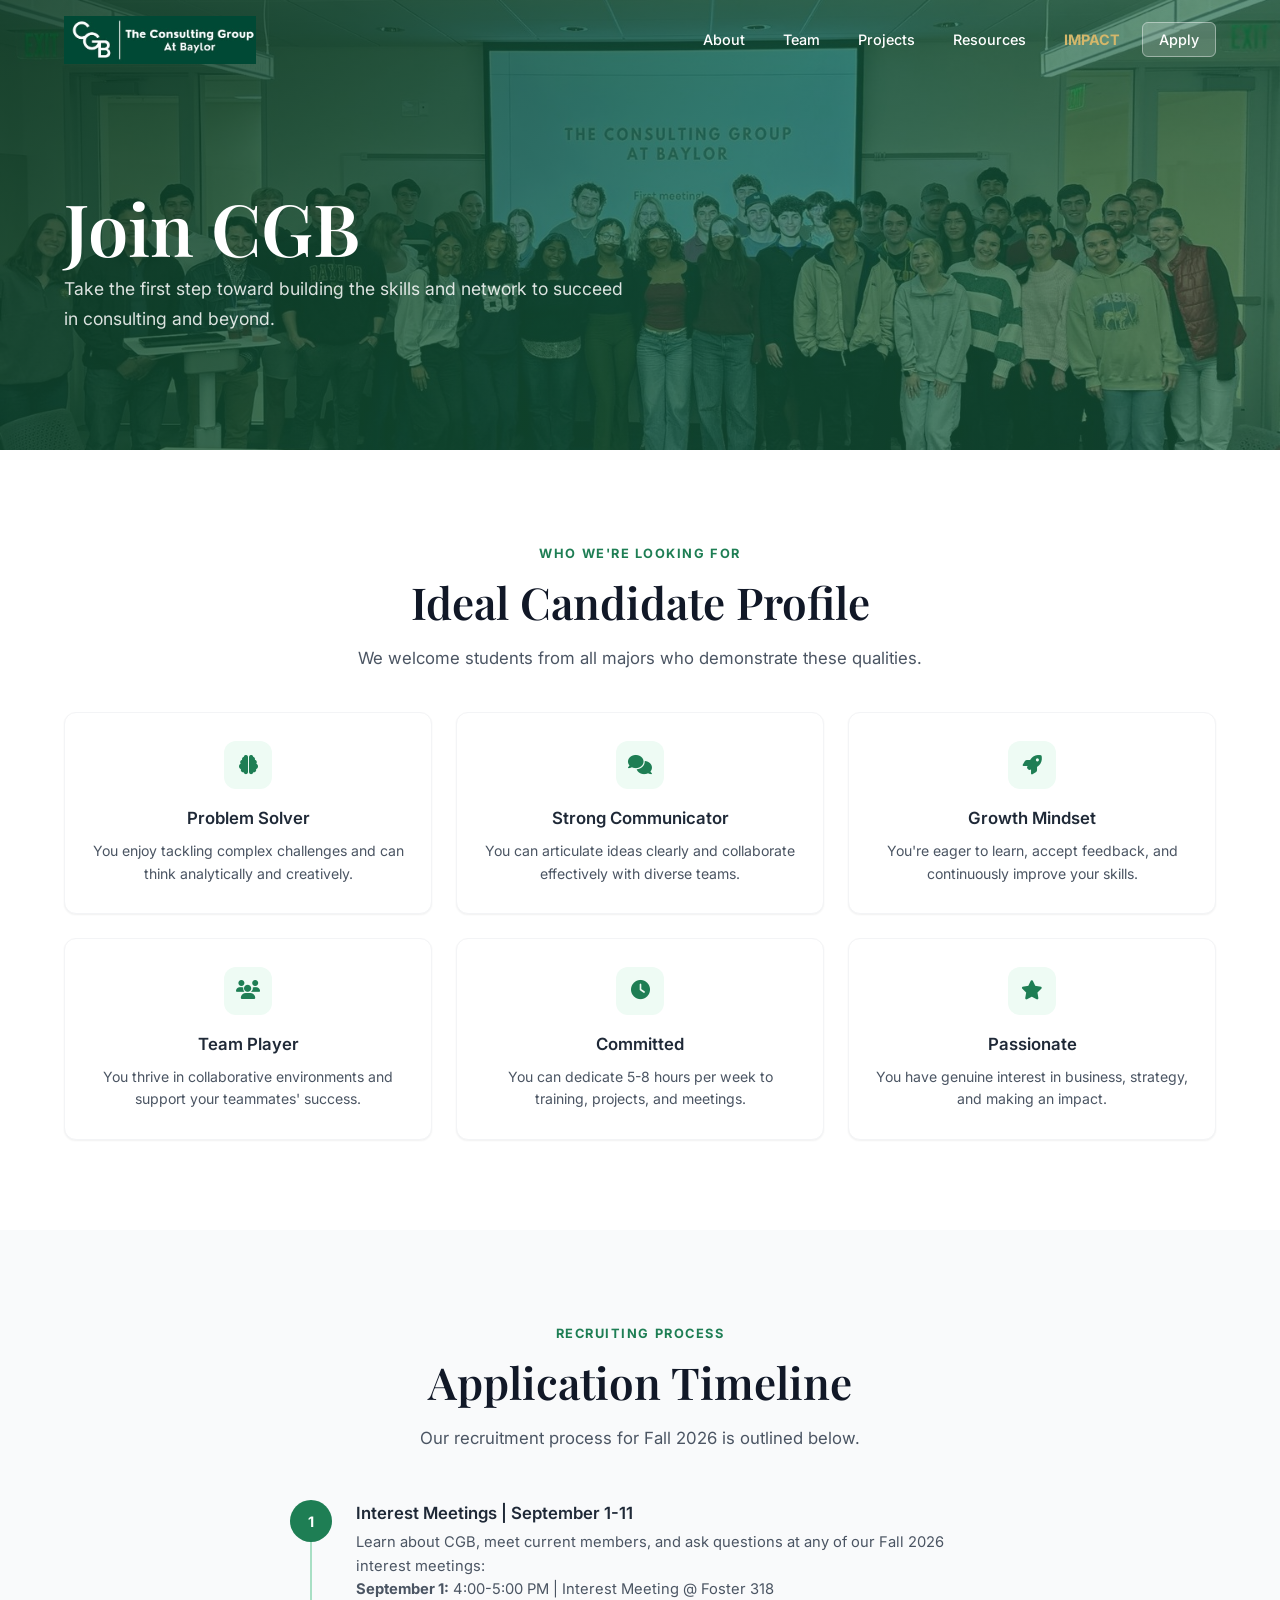
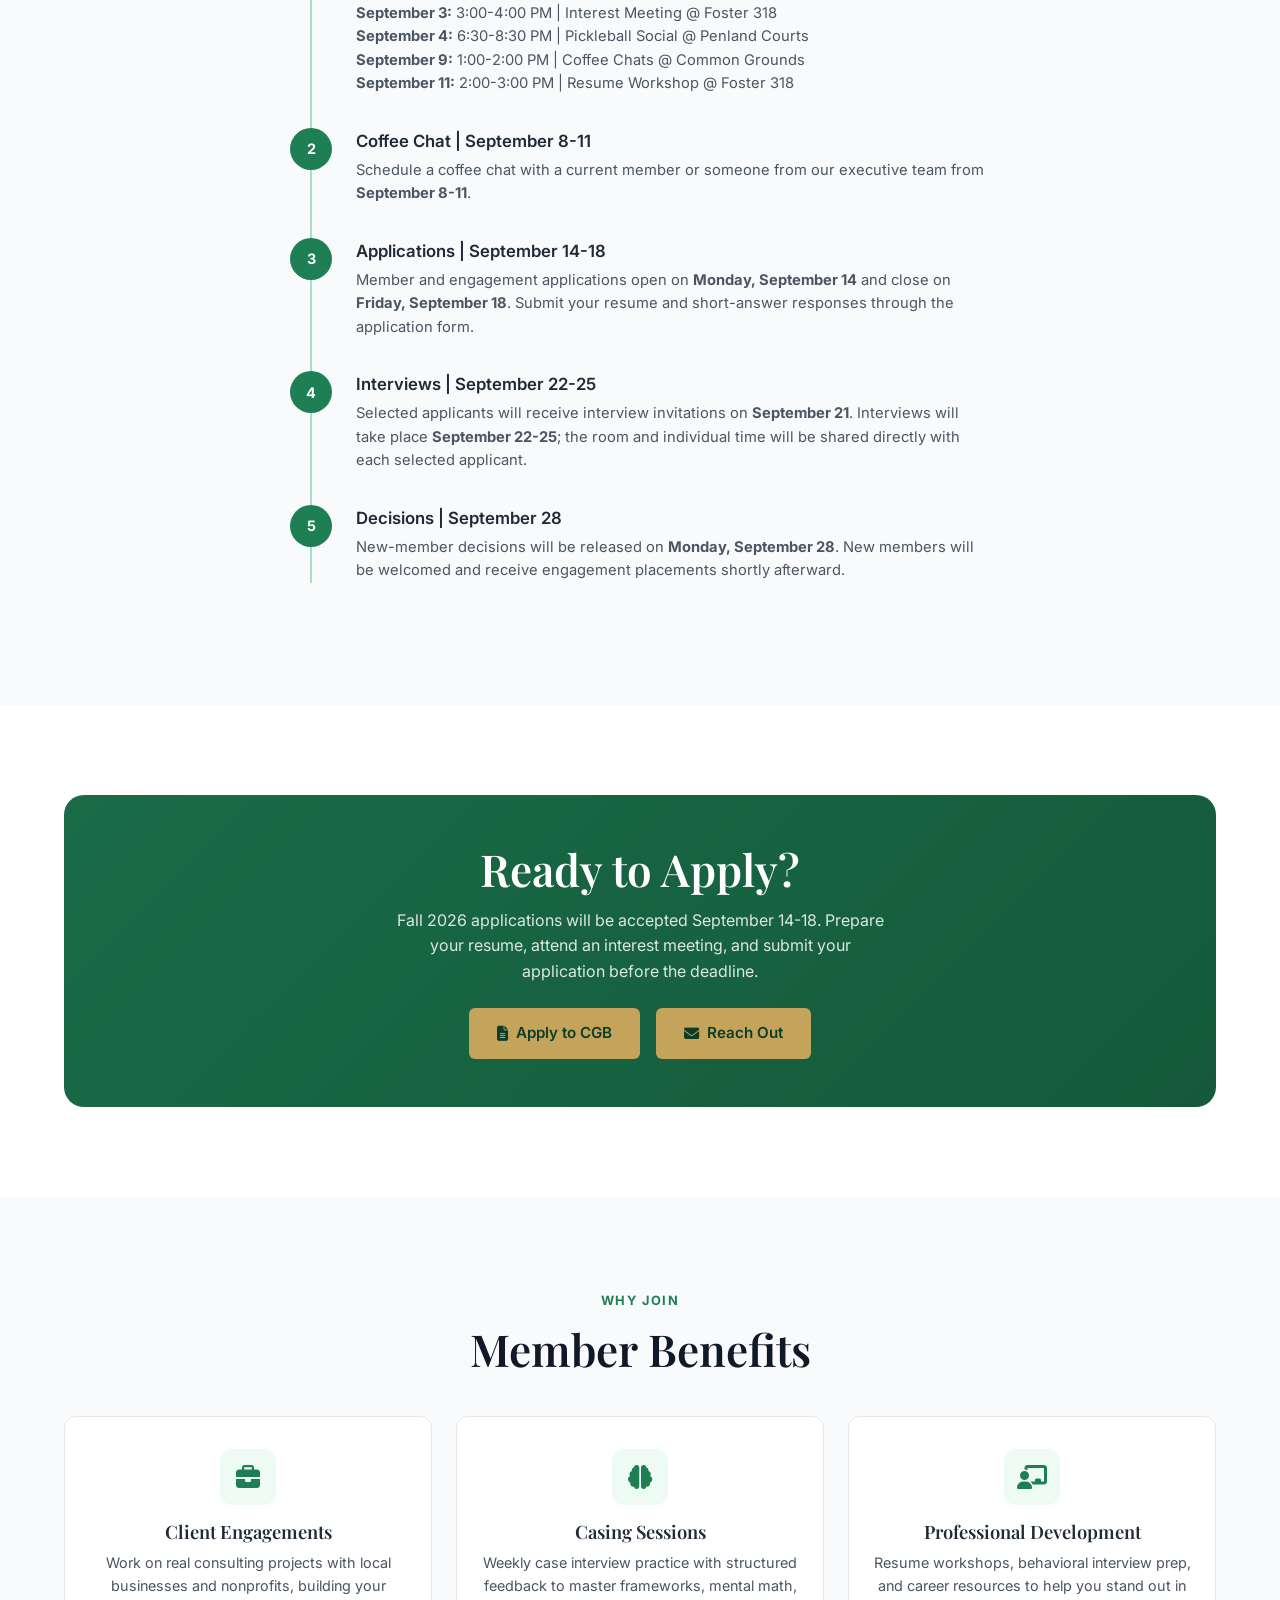
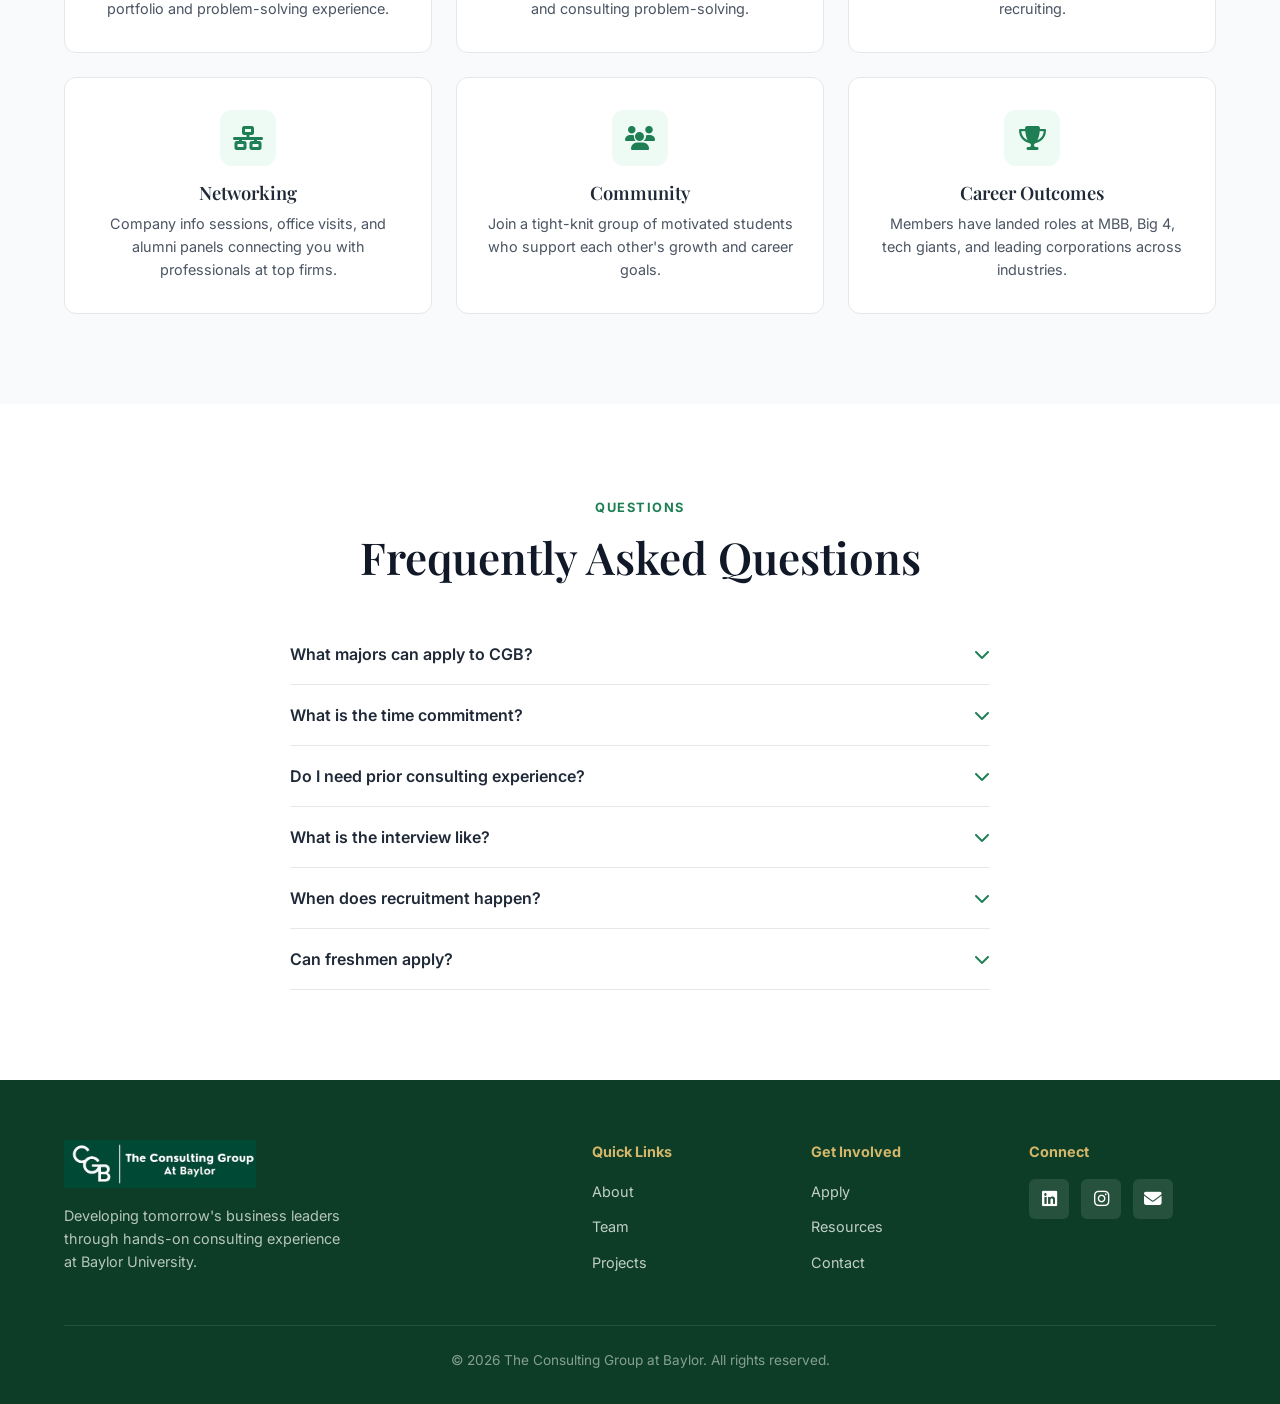
==== commit 7666fde4: "Update interest meeting details in applications.html" ====
--- a/applications.html
+++ b/applications.html
@@ -101,11 +101,11 @@
         <div class="timeline-content">
           <h4>Interest Meetings | September 1-11</h4>
           <p>Learn about CGB, meet current members, and ask questions at any of our Fall 2026 interest meetings:</p>
-          <p><strong>September 1:</strong> 4:00-5:00 PM | Foster 318<br>
-             <strong>September 3:</strong> 3:00-4:00 PM | Foster 318<br>
+          <p><strong>September 1:</strong> 4:00-5:00 PM | Interest Meeting @ Foster 318<br>
+             <strong>September 3:</strong> 3:00-4:00 PM | Interest Meeting @ Foster 318<br>
              <strong>September 4:</strong> 6:30-8:30 PM | Pickleball Social @ Penland Courts<br>
-             <strong>September 9:</strong> 1:00-2:00 PM | Foster 402 or Common Grounds<br>
-             <strong>September 11:</strong> Resume Workshop, 2:00-3:00 PM | Foster 318</p>
+             <strong>September 9:</strong> 1:00-2:00 PM | Coffee Chats @ Common Grounds<br>
+             <strong>September 11:</strong> 2:00-3:00 PM | Resume Workshop @ Foster 318</p>
         </div>
       </div>
       <div class="timeline-item fade-up stagger-2">
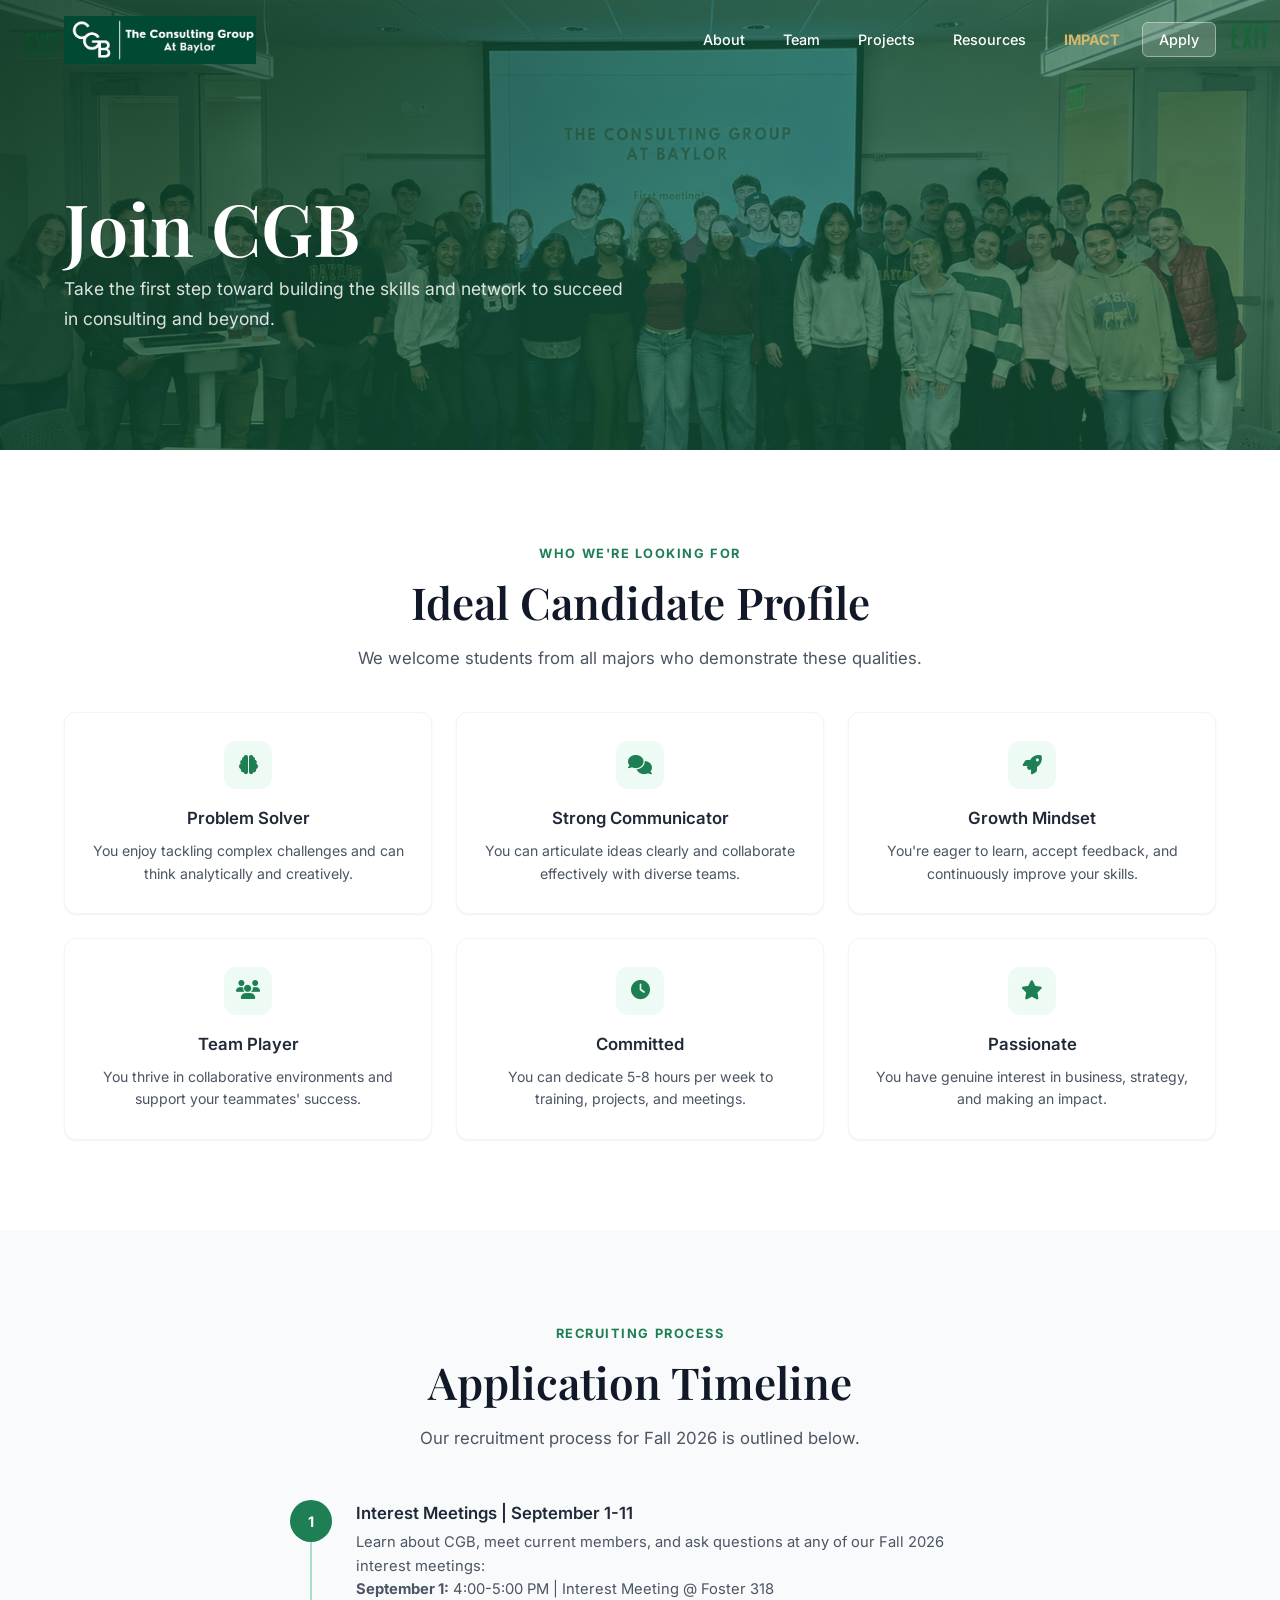
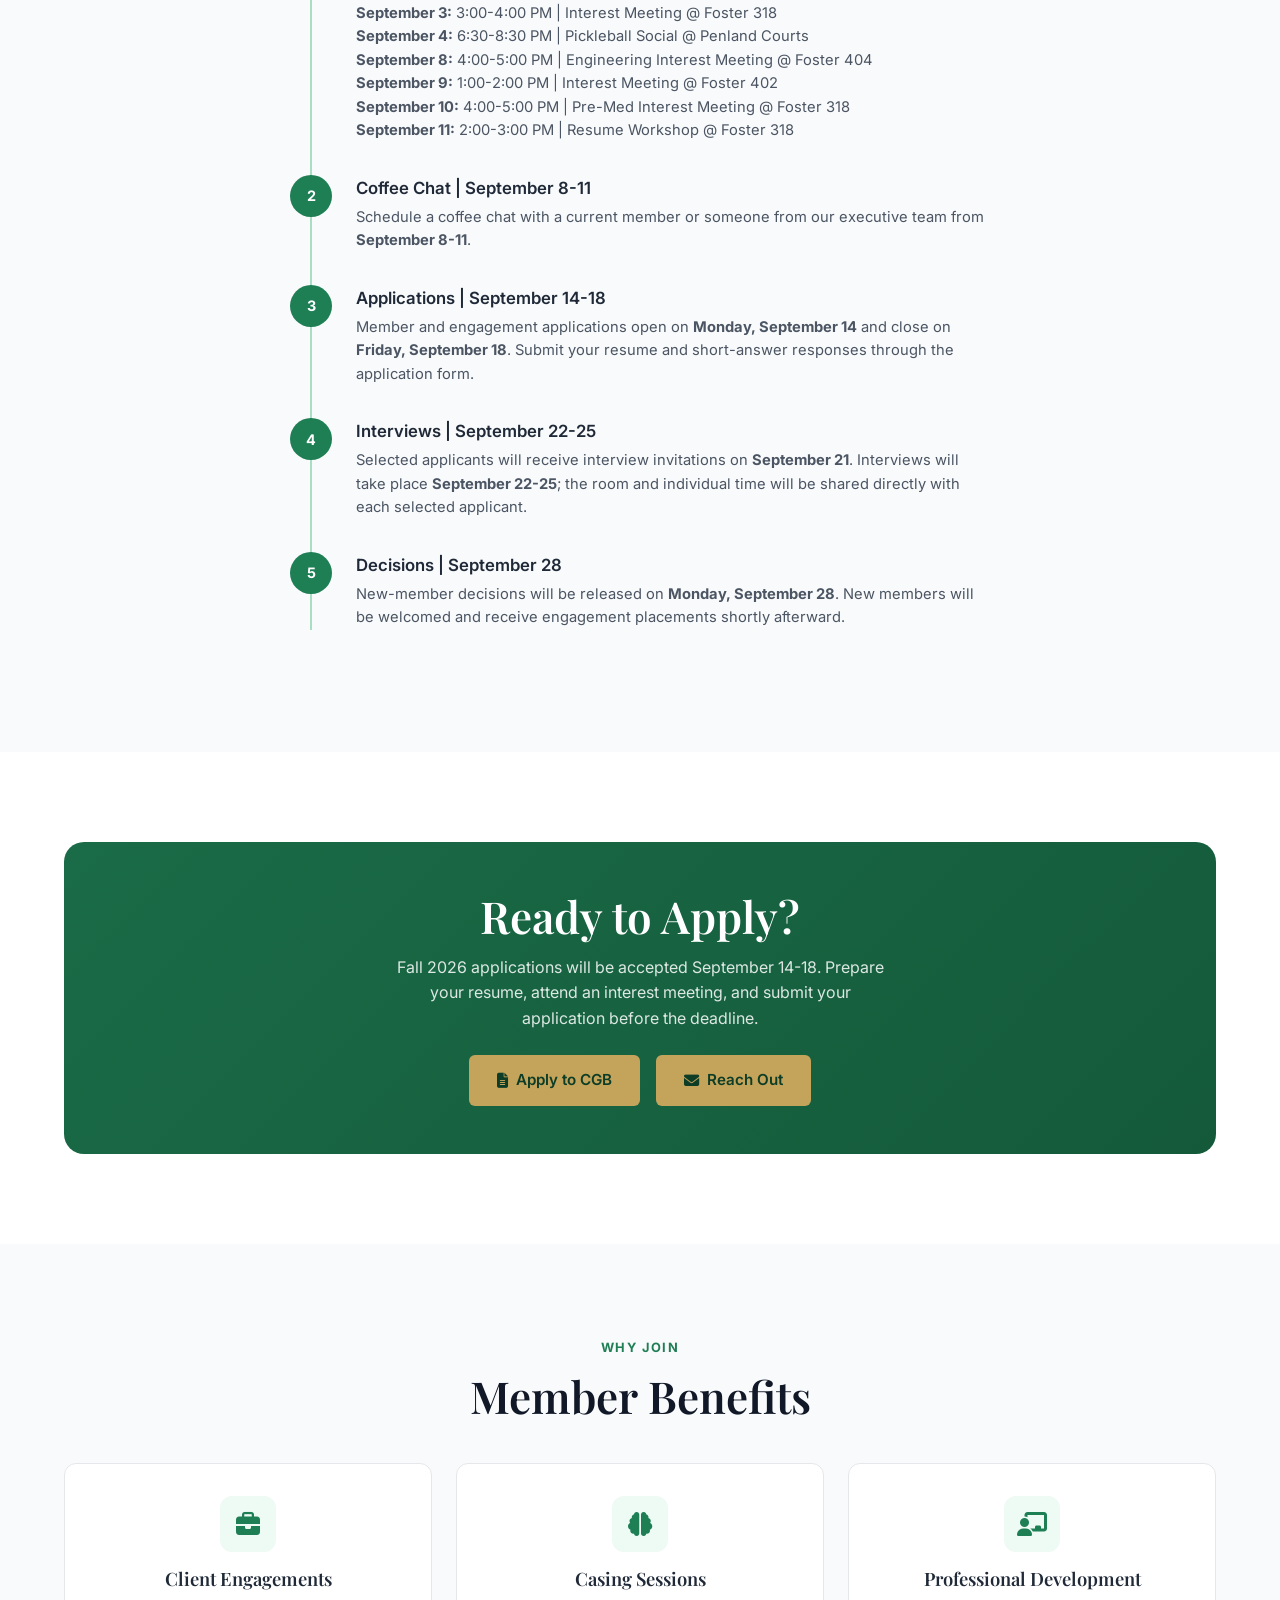
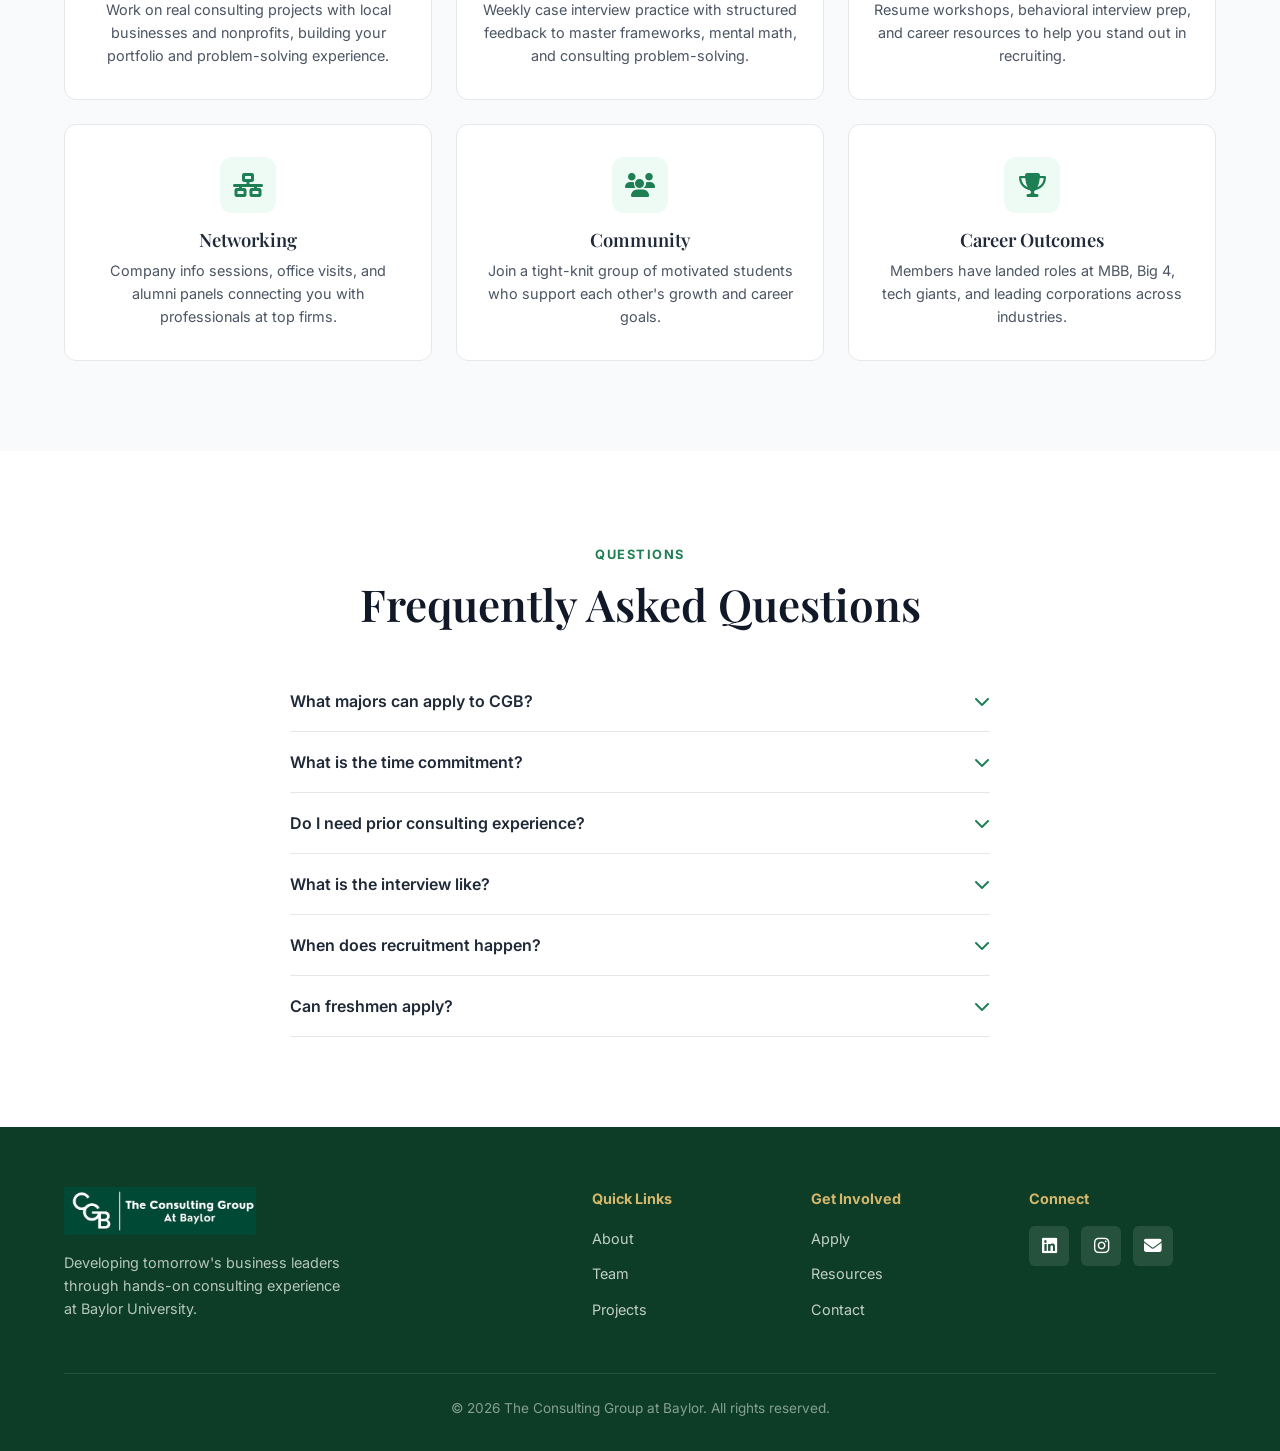
==== commit d74e96c1: "Update interest meeting schedule in applications.html" ====
--- a/applications.html
+++ b/applications.html
@@ -104,7 +104,9 @@
           <p><strong>September 1:</strong> 4:00-5:00 PM | Interest Meeting @ Foster 318<br>
              <strong>September 3:</strong> 3:00-4:00 PM | Interest Meeting @ Foster 318<br>
              <strong>September 4:</strong> 6:30-8:30 PM | Pickleball Social @ Penland Courts<br>
-             <strong>September 9:</strong> 1:00-2:00 PM | Coffee Chats @ Common Grounds<br>
+             <strong>September 8:</strong> 4:00-5:00 PM | Engineering Interest Meeting @ Foster 404<br>
+             <strong>September 9:</strong> 1:00-2:00 PM | Interest Meeting @ Foster 402<br>
+             <strong>September 10:</strong> 4:00-5:00 PM | Pre-Med Interest Meeting @ Foster 318<br>
              <strong>September 11:</strong> 2:00-3:00 PM | Resume Workshop @ Foster 318</p>
         </div>
       </div>
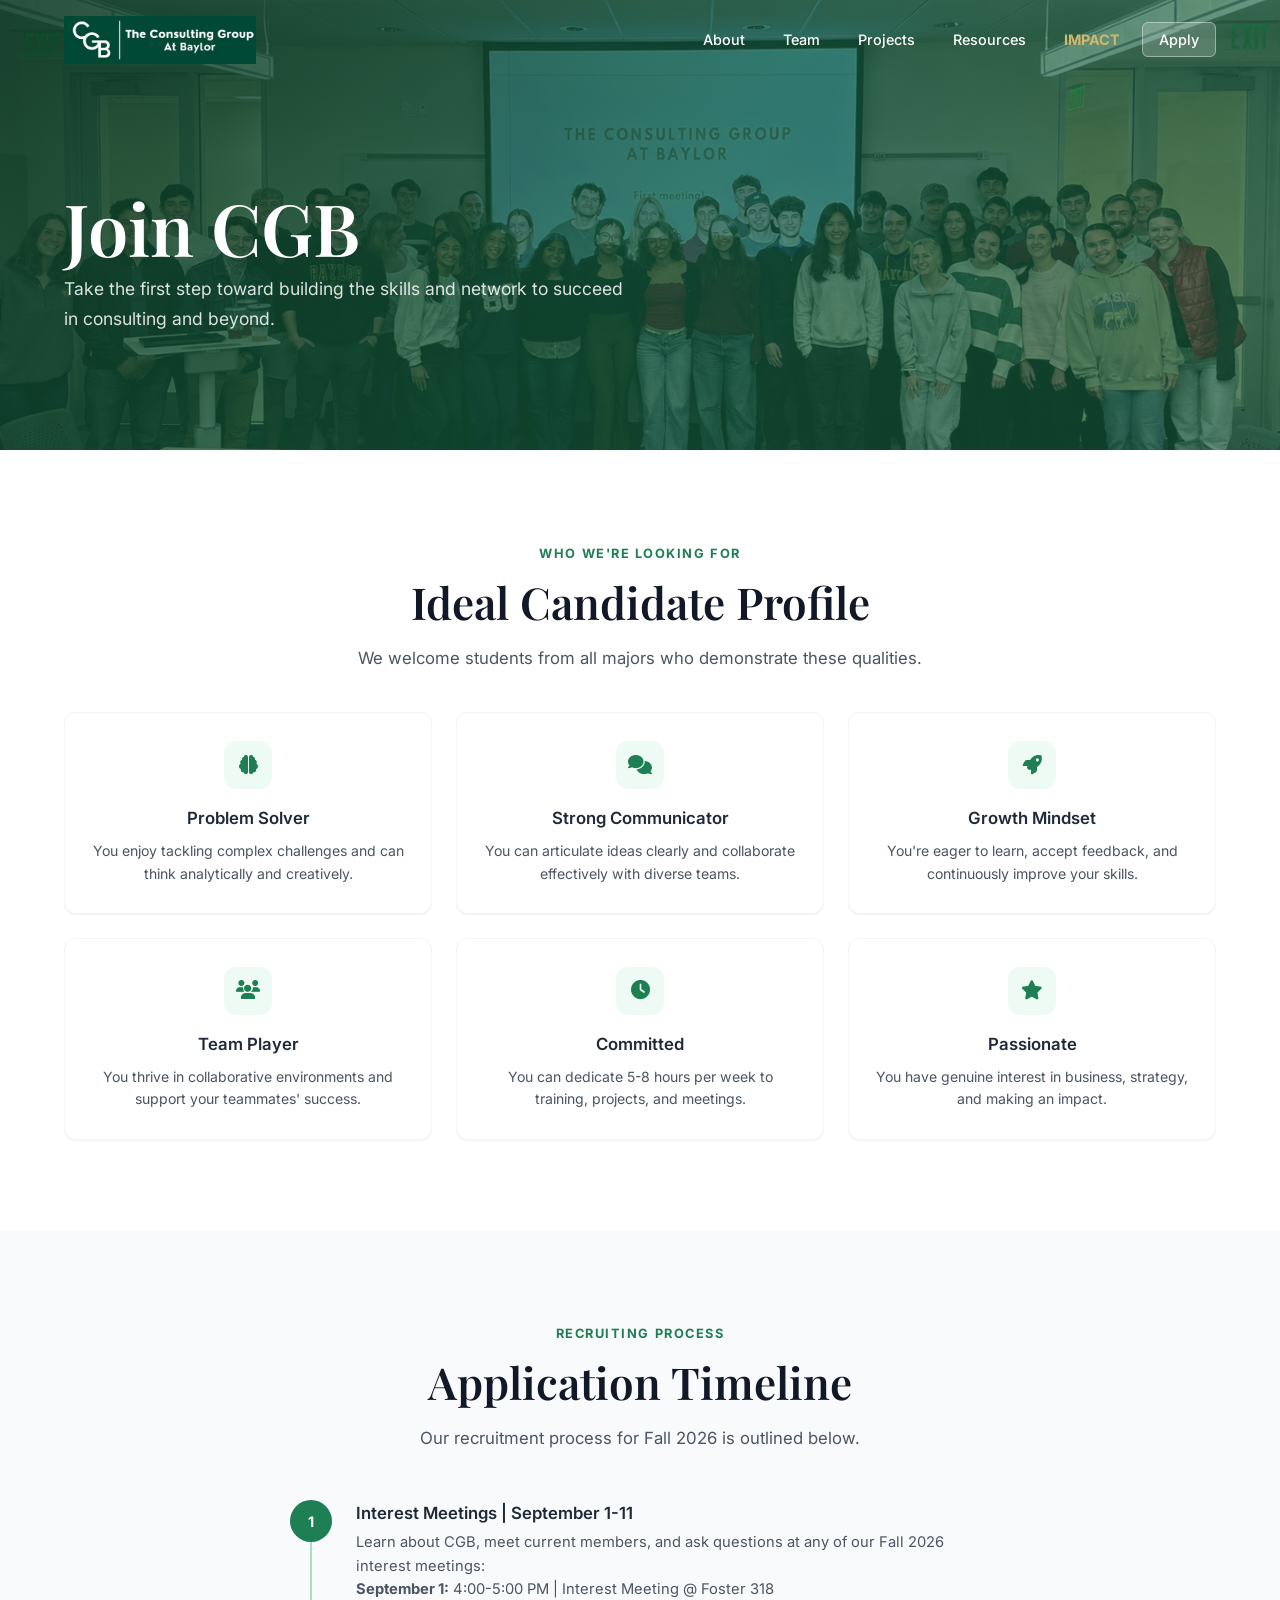
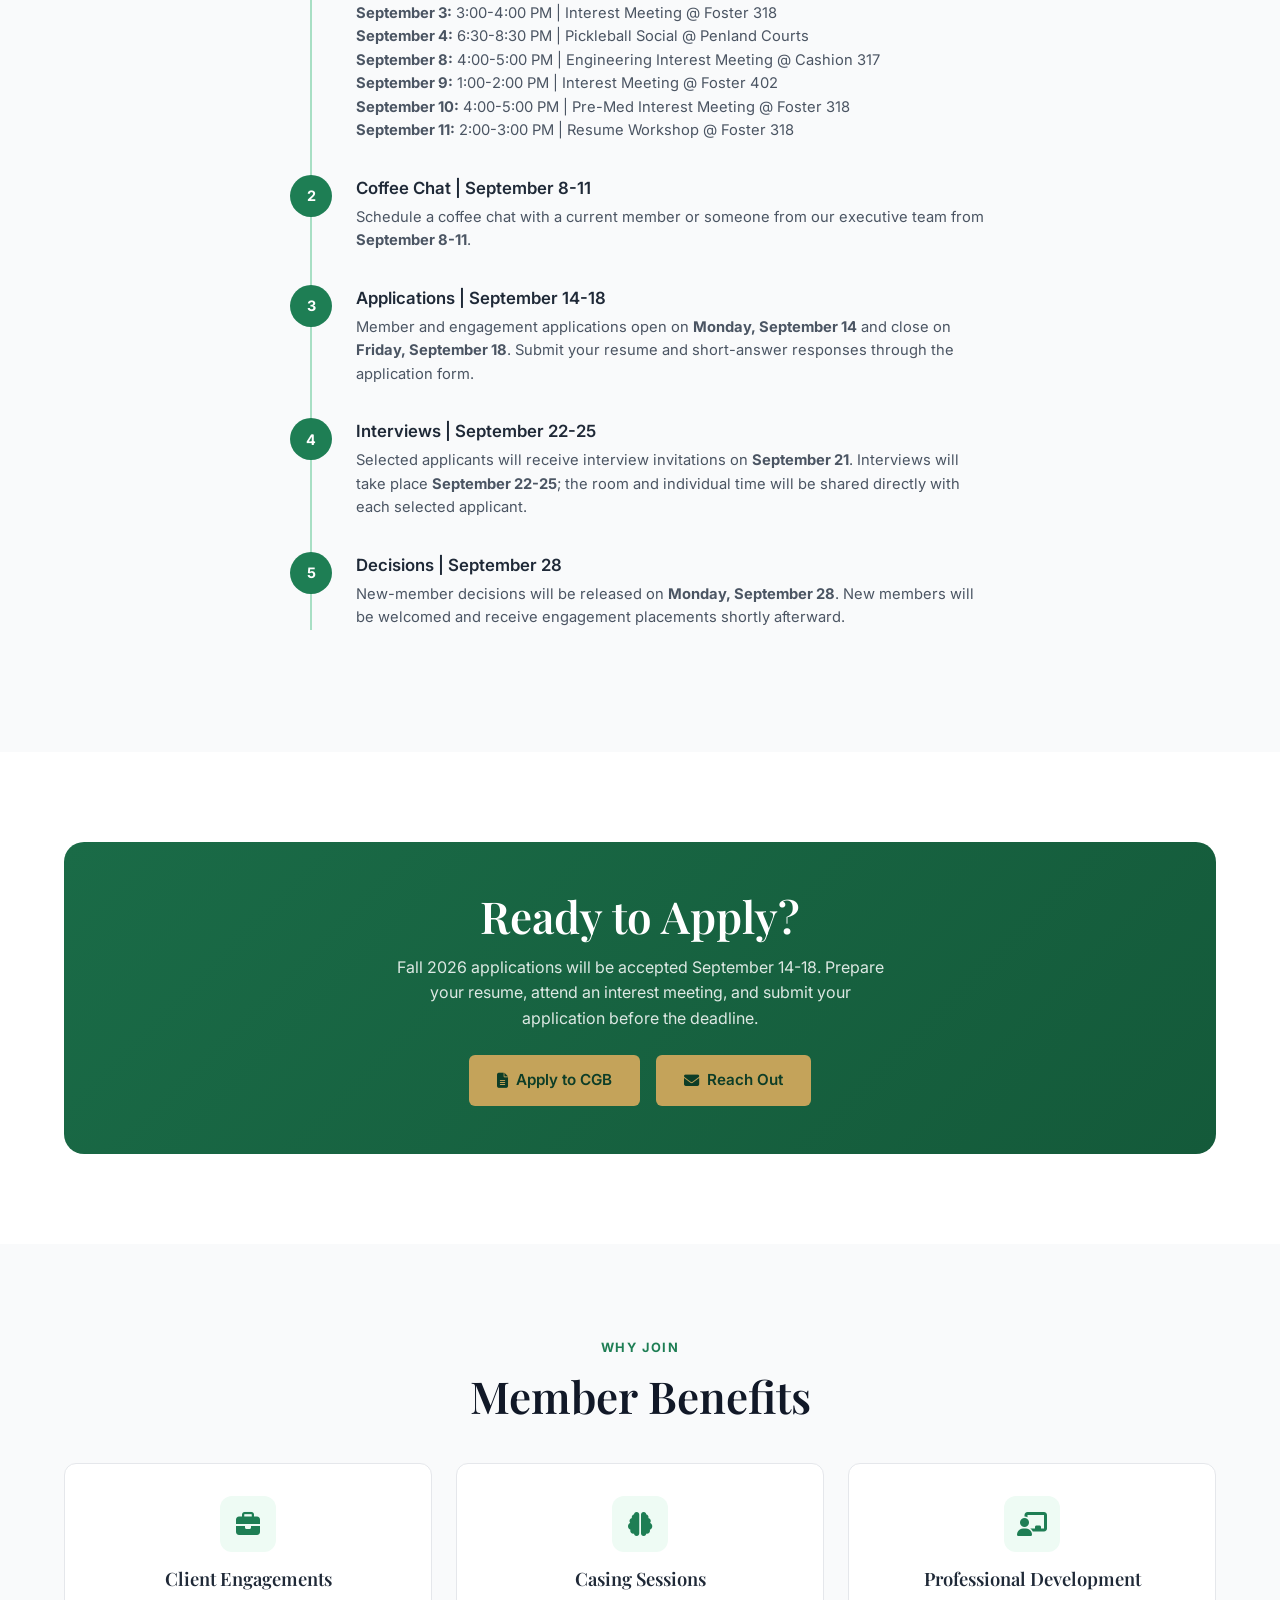
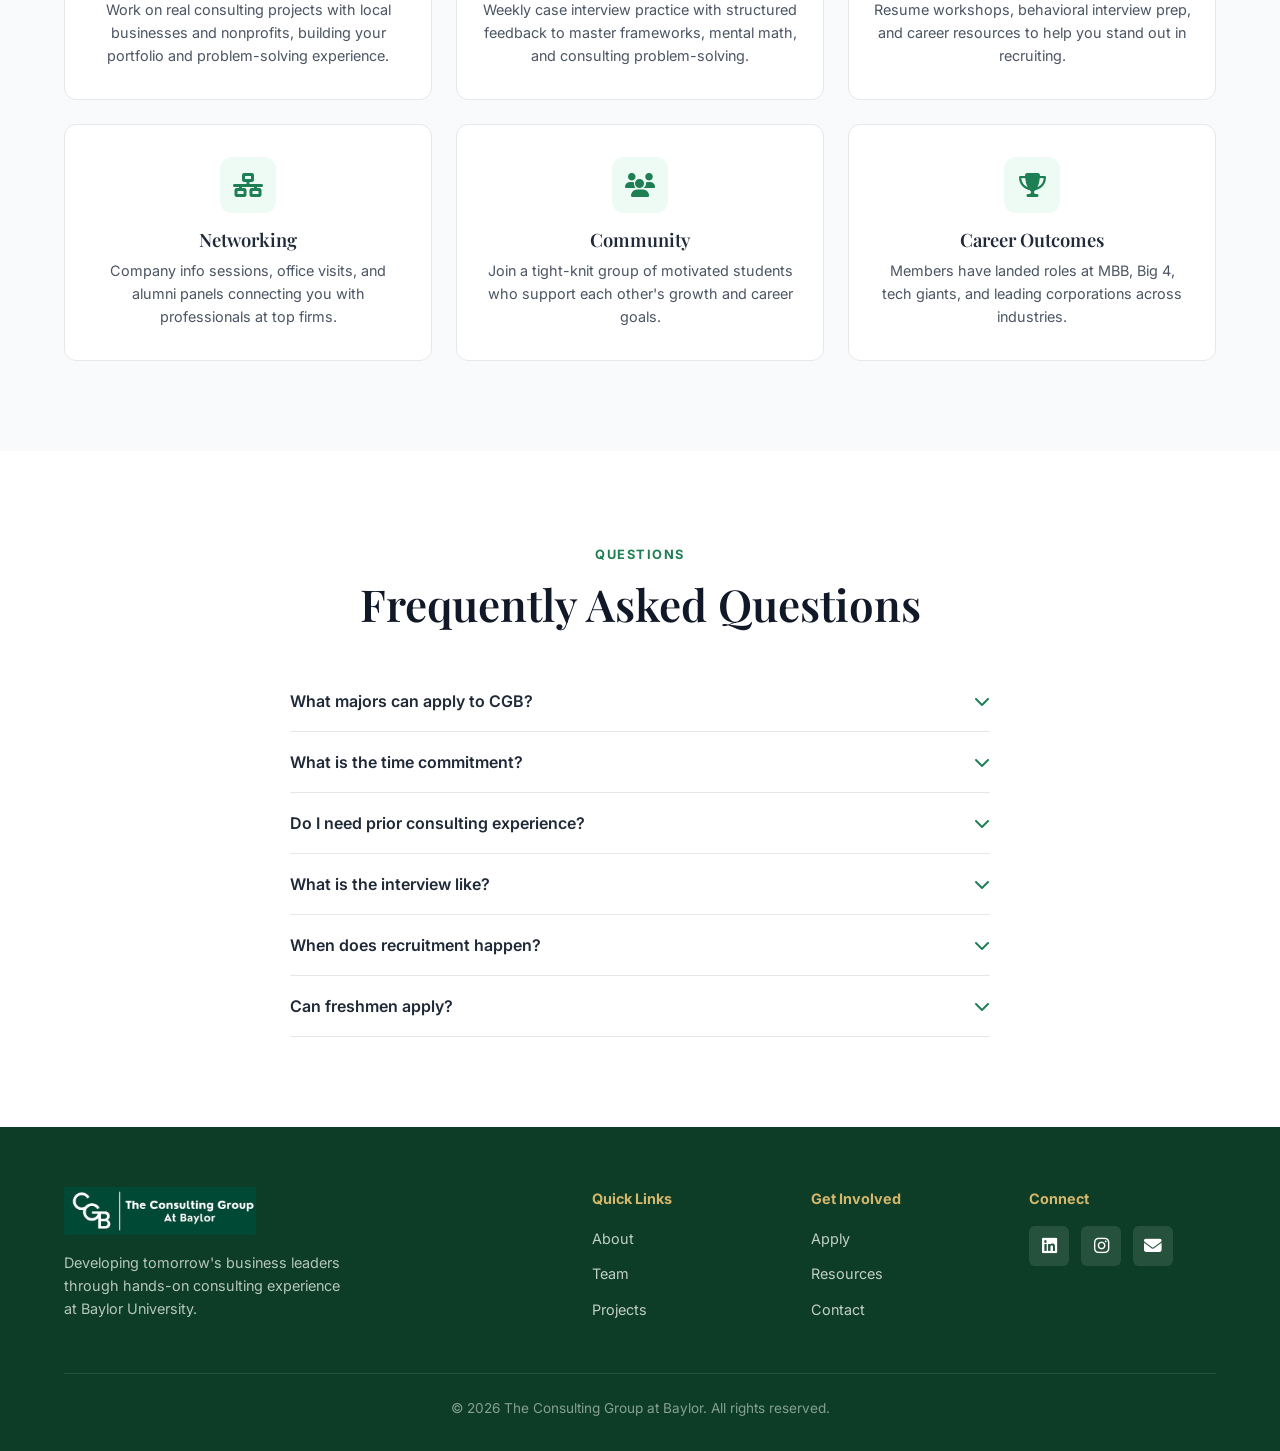
==== commit cd7f6074: "Update location for Engineering Interest Meeting" ====
--- a/applications.html
+++ b/applications.html
@@ -104,7 +104,7 @@
           <p><strong>September 1:</strong> 4:00-5:00 PM | Interest Meeting @ Foster 318<br>
              <strong>September 3:</strong> 3:00-4:00 PM | Interest Meeting @ Foster 318<br>
              <strong>September 4:</strong> 6:30-8:30 PM | Pickleball Social @ Penland Courts<br>
-             <strong>September 8:</strong> 4:00-5:00 PM | Engineering Interest Meeting @ Foster 404<br>
+             <strong>September 8:</strong> 4:00-5:00 PM | Engineering Interest Meeting @ Cashion 317<br>
              <strong>September 9:</strong> 1:00-2:00 PM | Interest Meeting @ Foster 402<br>
              <strong>September 10:</strong> 4:00-5:00 PM | Pre-Med Interest Meeting @ Foster 318<br>
              <strong>September 11:</strong> 2:00-3:00 PM | Resume Workshop @ Foster 318</p>
